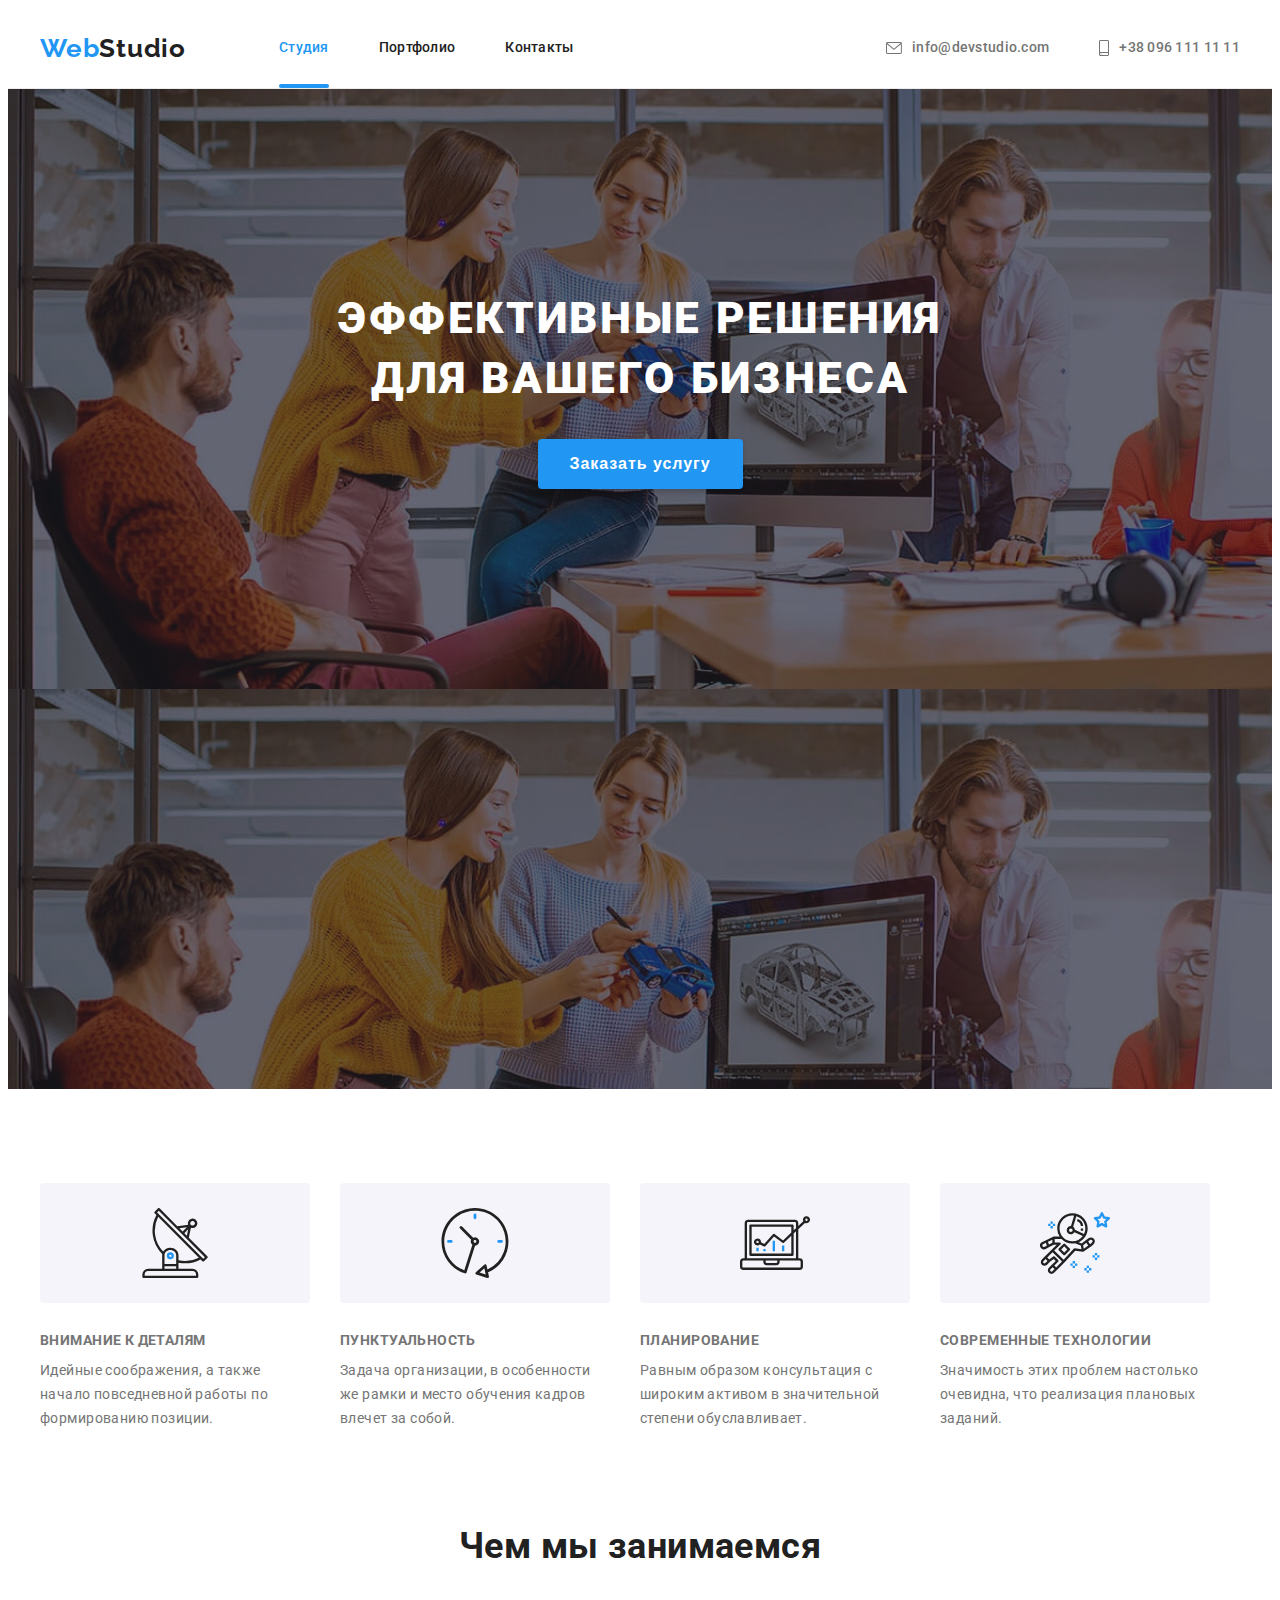
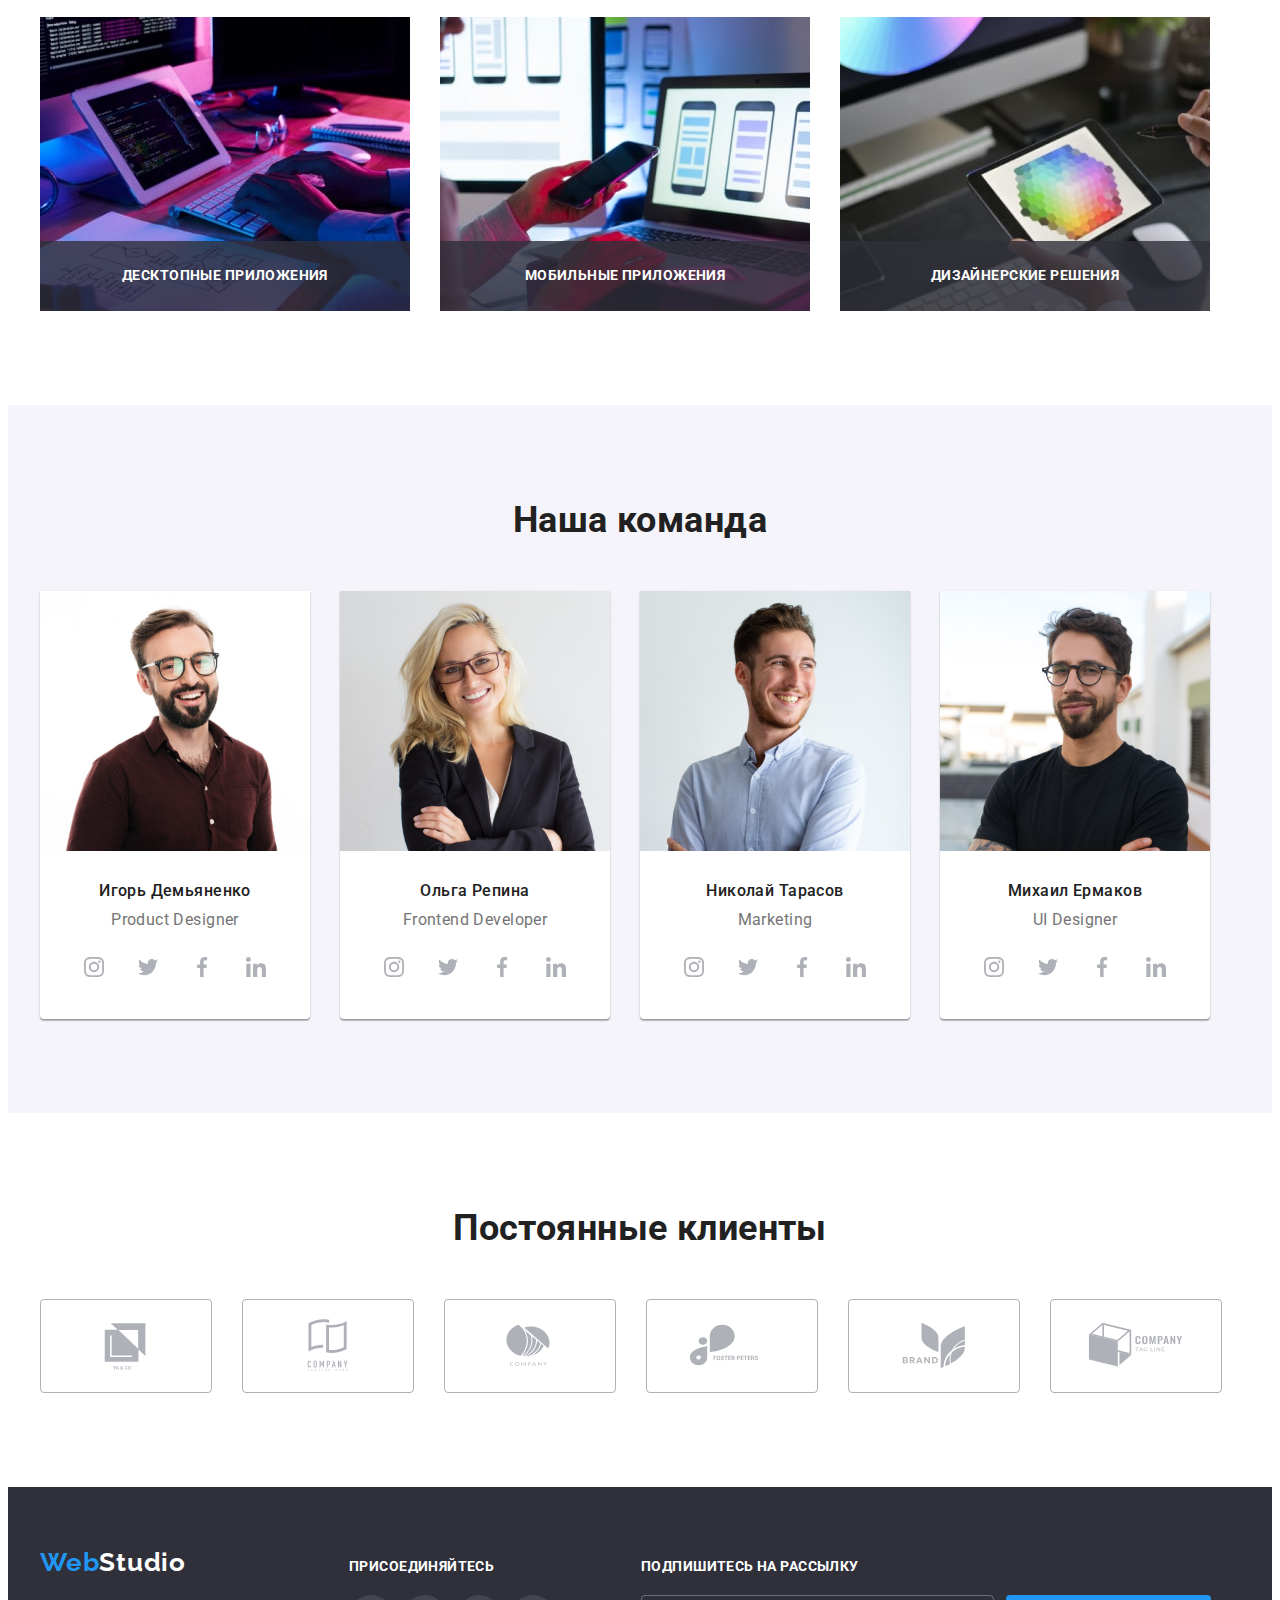
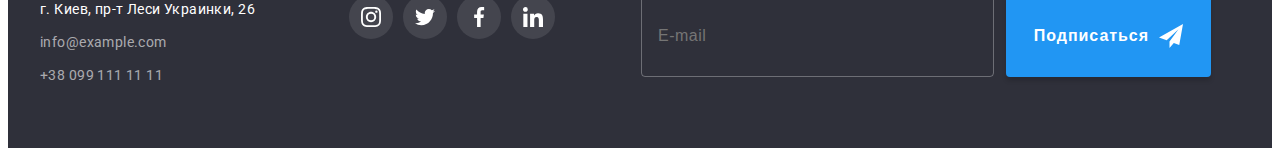
==== index.html @ 900718cd "First commit" ====
<!DOCTYPE html>
<html lang="ru">

<head>
  <meta charset="UTF-8" />
  <meta http-equiv="X-UA-Compatible" content="IE=edge" />
  <meta name="viewport" content="width=device-width, initial-scale=1.0" />
  <link rel="preconnect" href="https://fonts.googleapis.com" />
  <link rel="preconnect" href="https://fonts.gstatic.com" crossorigin />
  <link href="https://fonts.googleapis.com/css2?family=Raleway:wght@700&family=Roboto:wght@400;500;700;900&display=swap"
    rel="stylesheet" />
  <title>Document</title>
  <link rel="stylesheet" href="https://cdnjs.cloudflare.com/ajax/libs/modern-normalize/1.1.0/modern-normalize.min.css"
    integrity="sha512-wpPYUAdjBVSE4KJnH1VR1HeZfpl1ub8YT/NKx4PuQ5NmX2tKuGu6U/JRp5y+Y8XG2tV+wKQpNHVUX03MfMFn9Q=="
    crossorigin="anonymous" referrerpolicy="no-referrer" />
  <link rel="stylesheet" href="./css/main.min.css" />
</head>

<body>
  <header class="header-border">
    <div class="container header-page">
      <a href="./index.html" class="logo link">
        <span>Web</span>Studio
      </a>
      <nav class="header-nav">
        <ul class="list header-nav-list">
          <li class="item">
            <a href="./index.html" class="link header-link current">Студия</a>
          </li>
          <li class="item">
            <a href="./portfolio.html" class="link header-link">Портфолио</a>
          </li>
          <li class="item">
            <a href="" class="link header-link">Контакты</a>
          </li>
        </ul>
      </nav>
      <ul class="list header-contact-list">
        <li class="item contact-item">
          <a href="mailto:info@devstudio.com" class="link header-contact">
            <svg class="icon-header" width="16" height="12">
              <use href="./images/icons.svg#icon-envelope"></use>
            </svg>info@devstudio.com</a>
        </li>
        <li class="item contact-item">
          <a href="tel:+380961111111" class="link header-contact"><svg class="icon-header" width="10" height="16">
              <use href="./images/icons.svg#icon-smartphone"></use>
            </svg>+38 096 111 11 11</a>
        </li>
      </ul>
    </div>
  </header>
  <main>
    <section class="hero">
      <h1 class="hero__title">
        Эффективные решения <br />
        для вашего бизнеса
      </h1>
      <button type="button" class="btn hero__btn" data-modal-open>Заказать услугу</button>
    </section>
    <section class="section">
      <div class="container">
        <h2 class="visually-hidden">Наши положительные стороны</h2>
        <ul class="list sides-list">
          <li class="sides-list__item">
            <span class="sides-list__icon">
              <svg class="" width="70" height="70">
                <use href="./images/icons.svg#icon-antenna"></use>
              </svg>
            </span>
            <h3 class="sides-list__title">Внимание к деталям</h3>
            <p class="sides-list__text">
              Идейные соображения, а также начало повседневной работы по
              формированию позиции.
            </p>
          </li>
          <li class="sides-list__item">
            <span class="sides-list__icon">
              <svg class="" width="70" height="70">
                <use href="./images/icons.svg#icon-clock"></use>
              </svg>
            </span>
            <h3 class="sides-list__title">Пунктуальность</h3>
            <p class="sides-list__item">
              Задача организации, в особенности же рамки и место обучения кадров
              влечет за собой.
            </p>
          </li>
          <li class="sides-list__item">
            <span class="sides-list__icon">
              <svg class="" width="70" height="70">
                <use href="./images/icons.svg#icon-diagram"></use>
              </svg>
            </span>
            <h3 class="sides-list__title">Планирование</h3>
            <p class="sides-list__text">
              Равным образом консультация с широким активом в значительной
              степени обуславливает.
            </p>
          </li>
          <li class="sides-list__item">
            <span class="sides-list__icon">
              <svg class="" width="70" height="70">
                <use href="./images/icons.svg#icon-astronaut"></use>
              </svg>
            </span>
            <h3 class="sides-list__title">Современные технологии</h3>
            <p class="sides-list__text">
              Значимость этих проблем настолько очевидна, что реализация
              плановых заданий.
            </p>
          </li>
        </ul>
      </div>
    </section>
    <section class="sections">
      <div class="container">
        <h2 class="main-title">Чем мы занимаемся</h2>
        <ul class="list work-list">
          <li class="work-list__item">
            <div class="work-list__pic">
              <img src="./images/img1.jpg" alt="Верстка сайта" width="370" height="294" />
              <div class="work-box">
                <p class="work-box__item">Десктопные приложения</p>
              </div>
            </div>
          </li>
          <li class="work-list__item">
            <div class="work-list__pic">
              <img src="./images/img2.jpg" alt="Верстка сайта" width="370" height="294" />
              <div class="work-box">
                <p class="work-box__item">Мобильные приложения</p>
              </div>
            </div>
          </li>
          <li class="work-list__item">
            <div class="work-list__pic">
              <img src="./images/img3.jpg" alt="Верстка сайта" width="370" height="294" />
              <div class="work-box">
                <p class="work-box__item">Дизайнерские решения</p>
              </div>
            </div>
          </li>
        </ul>
      </div>
    </section>
    <section class="section section--dark">
      <div class="container">
        <h2 class="main-title">Наша команда</h2>
        <ul class="list team-list">
          <li class="team-list__item">
            <img src="./images/people1.jpg" alt="Игорь Демьяненко" width="270" height="260" />
            <div class="our-team team-list__our-team">
              <h3 class="our-team__name">Игорь Демьяненко</h3>
              <p lang="en" class="our-team__position">Product Designer</p>
              <ul class="social-list list">
                <li class="social-list__item">
                  <a href="" class="social-list__link link">
                    <svg class="social-list__icon" width="20" height="20">
                      <use href="./images/icons.svg#icon-instagram"></use>
                    </svg>
                  </a>
                </li>
                <li class="social-list__item">
                  <a href="" class="social-list__link link">
                    <svg class="social-list__icon" width="20" height="20">
                      <use href="./images/icons.svg#icon-twitter"></use>
                    </svg>
                  </a>
                </li>
                <li class="social-list__item">
                  <a href="" class="social-list__link link">
                    <svg class="social-list__icon" width="20" height="20">
                      <use href="./images/icons.svg#icon-facebook"></use>
                    </svg>
                  </a>
                </li>
                <li class="social-list__item">
                  <a href="" class="social-list__link link">
                    <svg class="social-list__icon" width="20" height="20">
                      <use href="./images/icons.svg#icon-linkedin"></use>
                    </svg>
                  </a>
                </li>
              </ul>
            </div>
          </li>
          <li class="team-list__item">
            <img src="./images/people2.jpg" alt="Ольга Репина" width="270" height="260" />
            <div class="our-team">
              <h3 class="our-team__name">Ольга Репина</h3>
              <p lang="en" class="our-team__position">Frontend Developer</p>
              <ul class="social-list list">
                <li class="social-list__item">
                  <a href="" class="social-list__link link">
                    <svg class="social-list__icon" width="20" height="20">
                      <use href="./images/icons.svg#icon-instagram"></use>
                    </svg>
                  </a>
                </li>
                <li class="social-list__item">
                  <a href="" class="social-list__link link">
                    <svg class="social-list__icon" width="20" height="20">
                      <use href="./images/icons.svg#icon-twitter"></use>
                    </svg>
                  </a>
                </li>
                <li class="social-list__item">
                  <a href="" class="social-list__link link">
                    <svg class="social-list__icon" width="20" height="20">
                      <use href="./images/icons.svg#icon-facebook"></use>
                    </svg>
                  </a>
                </li>
                <li class="social-list__item">
                  <a href="" class="social-list__link link">
                    <svg class="social-list__icon" width="20" height="20">
                      <use href="./images/icons.svg#icon-linkedin"></use>
                    </svg>
                  </a>
                </li>
              </ul>
            </div>
          </li>
          <li class="team-list__item">
            <img src="./images/people3.jpg" alt="Николай Тарасов" width="270" height="260" />
            <div class="our-team">
              <h3 class="our-team__name">Николай Тарасов</h3>
              <p lang="en" class="our-team__position">Marketing</p>
              <ul class="social-list list">
                <li class="social-list__item">
                  <a href="" class="social-list__link link">
                    <svg class="social-list__icon" width="20" height="20">
                      <use href="./images/icons.svg#icon-instagram"></use>
                    </svg>
                  </a>
                </li>
                <li class="social-list__item">
                  <a href="" class="social-list__link link">
                    <svg class="social-list__icon" width="20" height="20">
                      <use href="./images/icons.svg#icon-twitter"></use>
                    </svg>
                  </a>
                </li>
                <li class="social-list__item">
                  <a href="" class="social-list__link link">
                    <svg class="social-list__icon" width="20" height="20">
                      <use href="./images/icons.svg#icon-facebook"></use>
                    </svg>
                  </a>
                </li>
                <li class="social-list__item">
                  <a href="" class="social-list__link link">
                    <svg class="social-list__icon" width="20" height="20">
                      <use href="./images/icons.svg#icon-linkedin"></use>
                    </svg>
                  </a>
                </li>
              </ul>
            </div>
          </li>
          <li class="team-list__item">
            <img src="./images/people4.jpg" alt="Михаил Ермаков" width="270" height="260" />
            <div class="our-team">
              <h3 class="our-team__name">Михаил Ермаков</h3>
              <p lang="en" class="our-team__position">UI Designer</p>
              <ul class="social-list list">
                <li class="social-list__item">
                  <a href="" class="social-list__link link">
                    <svg class="social-list__icon" width="20" height="20">
                      <use href="./images/icons.svg#icon-instagram"></use>
                    </svg>
                  </a>
                </li>
                <li class="social-list__item">
                  <a href="" class="social-list__link link">
                    <svg class="social-list__icon" width="20" height="20">
                      <use href="./images/icons.svg#icon-twitter"></use>
                    </svg>
                  </a>
                </li>
                <li class="social-list__item">
                  <a href="" class="social-list__link link">
                    <svg class="social-list__icon" width="20" height="20">
                      <use href="./images/icons.svg#icon-facebook"></use>
                    </svg>
                  </a>
                </li>
                <li class="social-list__item">
                  <a href="" class="social-list__link link">
                    <svg class="social-list__icon" width="20" height="20">
                      <use href="./images/icons.svg#icon-linkedin"></use>
                    </svg>
                  </a>
                </li>
              </ul>
            </div>
          </li>
        </ul>
      </div>
    </section>
    <section class="section">
      <div class="container">
        <h2 class="main-title">Постоянные клиенты</h2>
        <ul class="client-list list">
          <li class="client-list__item item">
            <a href="" class="client-list__link link">
              <svg class="client-list__icon" width="106" height="60">
                <use href="./images/icons.svg#icon-client-1"></use>
              </svg>
            </a>
          </li>
          <li class="client-list__item item">
            <a href="" class="client-list__link link">
              <svg class="client-list__icon" width="106" height="60">
                <use href="./images/icons.svg#icon-client-2"></use>
              </svg>
            </a>
          </li>
          <li class="client-list__item item">
            <a href="" class="client-list__link link">
              <svg class="client-list__icon" width="106" height="60">
                <use href="./images/icons.svg#icon-client-3"></use>
              </svg>
            </a>
          </li>
          <li class="client-list__item item">
            <a href="" class="client-list__link link">
              <svg class="client-list__icon" width="106" height="60">
                <use href="./images/icons.svg#icon-client-4"></use>
              </svg>
            </a>
          </li>
          <li class="client-list__item item">
            <a href="" class="client-list__link link">
              <svg class="client-list__icon" width="106" height="60">
                <use href="./images/icons.svg#icon-client-5"></use>
              </svg>
            </a>
          </li>
          <li class="client-list__item item">
            <a href="" class="client-list__link link">
              <svg class="client-list__icon" width="106" height="60">
                <use href="./images/icons.svg#icon-client-6"></use>
              </svg>
            </a>
          </li>
        </ul>
      </div>
    </section>
  </main>
  <footer class="footer">
    <div class="container">
      <div class="address-contact">
        <a href="./index.html" class="logo link">
          <span>Web</span>Studio
        </a>
        <address>
          <ul class="list footer-list">
            <li class="item">
              <a class="footer-address link" href="https://goo.gl/maps/EGyQa7BWqBpzLYk4A" target="_blank"
                rel="noopener nofollow noreferrer">
                г. Киев, пр-т Леси Украинки, 26
              </a>
            </li>
            <li class="item">
              <a class="footer-contact link" href="mailto:info@example.com">info@example.com</a>
            </li>
            <li class="item">
              <a class="footer-contact link" href="tel:+380991111111">+38 099 111 11 11</a>
            </li>
          </ul>
        </address>
      </div>
      <div class="footer-soc-contact">
        <p class="footer-item">присоединяйтесь</p>
        <ul class="footer-soc-list list">
          <li class="footer-soc-item item">
            <a href="" class="footer-soc-link link">
              <svg class="icon-soc-footer" width="20" height="20">
                <use href="./images/icons.svg#icon-instagram"></use>
              </svg>
            </a>
          </li>
          <li class="footer-soc-item item">
            <a href="" class="footer-soc-link link">
              <svg class="icon-soc-footer" width="20" height="20">
                <use href="./images/icons.svg#icon-twitter"></use>
              </svg>
            </a>
          </li>
          <li class="footer-soc-item item">
            <a href="" class="footer-soc-link link">
              <svg class="icon-soc-footer" width="20" height="20">
                <use href="./images/icons.svg#icon-facebook"></use>
              </svg>
            </a>
          </li>
          <li class="footer-soc-item item">
            <a href="" class="footer-soc-link link">
              <svg class="icon-soc-footer" width="20" height="20">
                <use href="./images/icons.svg#icon-linkedin"></use>
              </svg>
            </a>
          </li>
        </ul>
      </div>
      <div class="footer-send">
        <p class="footer-form-item">Подпишитесь на рассылку</p>
        <form class="footer-form">
          <label for="send-user-email"></label>
          <input type="email" name="send-user-email" id="send-user-email" placeholder="E-mail" class="footer-input">
          <button class="btn btn-footer" type="submit">
            Подписаться
            <svg class="send-icon" width="24" height="24">
              <use href="./images/icons.svg#icon-send"></use>
            </svg>
          </button>
        </form>
      </div>
    </div>
  </footer>
  <div class="backdrop is-hidden" data-modal>
    <div class="modal">
      <button type="button" class="modal-close-btn" data-modal-close>
        <svg class="icon-close" width="18" height="18">
          <use href="./images/icons.svg#icon-icon-close"></use>
        </svg>
      </button>
      <h2 class="modal-title">Оставьте свои данные, мы вам перезвоним</h2>
      <form class="modal-form">
        <div class="form-field">
          <label for="username" class="modal-label">Имя</label>
          <div class="input-wrap">
            <input type="text" name="username" id="username" class="modal-input">
            <svg class="modal-icon" width="18" height="18">
              <use href="./images/icons.svg#icon-person"></use>
            </svg>
          </div>
        </div>
        <div class="form-field">
          <label for="tel-number" class="modal-label">Телефон</label>
          <div class="input-wrap">
            <input type="tel" name="tel-number" id="tel-number" class="modal-input">
            <svg class="modal-icon" width="18" height="18">
              <use href="./images/icons.svg#icon-phone"></use>
            </svg>
          </div>
        </div>
        <div class="form-field">
          <label for="user-email" class="modal-label">Почта</label>
          <div class="input-wrap">
            <input type="email" name="user-email" id="user-email" class="modal-input">
            <svg class="modal-icon" width="18" height="18">
              <use href="./images/icons.svg#icon-email"></use>
            </svg>
          </div>
        </div>
        <div class="form-field">
          <label for="coments" class="modal-label">Комментарий</label>
          <textarea name="coments" id="coments" cols="30" rows="10" placeholder="Введите текст"
            class="modal-coments"></textarea>
        </div>
        <div class="check-field">
          <input type="checkbox" name="agreement" value="true" id="agreement" class="modal-check visually-hidden">
          <label for="agreement" class="check-label">
            <span>
              <svg class="check-icon" width="11" height="8">
                <use href="./images/icons.svg#icon-check"></use>
              </svg>
            </span>
            Соглашаюсь с рассылкой и принимаю
            <a href="" class="modal-link">Условия договора</a>
          </label>
        </div>
        <button class="btn-modal" type="submit">Отправить</button>
      </form>
    </div>
  </div>
  <script src="./js/modal.js"></script>
</body>

</html>
---- css/main.min.css ----
:root{--accent-color: #2196f3;--main-text-color: #212121;--other-text-color: #ffffff;--second-text-color: #757575;--btn-color: #f5f4fa}.visually-hidden{position:absolute;white-space:nowrap;width:1px;height:1px;overflow:hidden;border:0;padding:0;clip:rect(0 0 0 0);clip-path:inset(50%);margin:-1px}body{font-family:"Roboto",sans-serif;font-size:14px;color:var(--main-text-color);letter-spacing:.03em}.list{list-style:none}.link{text-decoration:none}h1,h2,h3,h4,h5,h6,p,ul{margin:0;padding:0}img{display:block;width:100%;height:auto}.container{width:1200px;margin-left:auto;margin-right:auto;padding-left:15px;padding-right:15px}.section{padding-top:94px;padding-bottom:94px}.sections{padding-bottom:94px}.section--dark{background-color:#f5f4fa}.btn{font-weight:700;font-size:16px;line-height:1.88;letter-spacing:.06em;color:var(--other-text-color);background-color:var(--accent-color);border-radius:4px;border:none;cursor:pointer;box-shadow:0px 4px 4px rgba(0,0,0,.15);transition:background-color 250ms cubic-bezier(0.4, 0, 0.2, 1),box-shadow 250ms cubic-bezier(0.4, 0, 0.2, 1)}.main-title{margin-bottom:50px;font-weight:700;font-size:36px;line-height:1.17;text-align:center}.social-list{display:flex;justify-content:center}.social-list__item{width:44px;height:44px;margin-right:10px}.social-list__item:last-child{margin-right:0}.social-list__link{width:100%;height:100%;border-radius:50%;background-color:#fff;display:flex;align-items:center;justify-content:center;transition:background-color 250ms cubic-bezier(0.4, 0, 0.2, 1)}.social-list__link:hover,.social-list__link:focus{background-color:var(--accent-color)}.social-list__icon{fill:#afb1b8}.social-list__link:hover .social-list__icon,.social-list__link:focus .social-list__icon{fill:#fff}.backdrop{position:fixed;top:0;left:0;width:100%;height:100%;background-color:rgba(0,0,0,.2);transition:opacity 250ms cubic-bezier(0.4, 0, 0.2, 1),visibility 250ms cubic-bezier(0.4, 0, 0.2, 1)}.modal{display:block;position:absolute;top:50%;left:50%;transform:translate(-50%, -50%) scale(1);min-width:528px;min-height:581px;background-color:#fff;box-shadow:0px 1px 3px rgba(0,0,0,.12),0px 1px 1px rgba(0,0,0,.14),0px 2px 1px rgba(0,0,0,.2);border-radius:4px;transition:transform 250ms cubic-bezier(0.4, 0, 0.2, 1)}.backdrop.is-hidden{visibility:hidden;opacity:0;pointer-events:none}.no-scroll{overflow:hidden}.modal-close-btn{position:absolute;top:10px;right:10px;display:flex;align-items:center;justify-content:center;padding:0;width:30px;height:30px;border:1px solid rgba(0,0,0,.1);border-radius:50%;background-color:rgba(0,0,0,0);transition:fill 250ms cubic-bezier(0.4, 0, 0.2, 1)}.modal-close-btn:hover,.modal-close-btn:focus{fill:#2196f3}.modal-title{margin-top:40px;font-weight:700;font-size:20px;line-height:1.15;text-align:center}.form-field{display:flex;flex-direction:column;margin:12px 40px 10px}.modal-label{margin-bottom:4px;font-size:12px;line-height:1.17;letter-spacing:.01em;color:#757575}.input-wrap{position:relative}.modal-input{width:100%;height:40px;padding:11px 42px;border:1px solid rgba(33,33,33,.2);border-radius:4px;outline:none;transition:border 250ms cubic-bezier(0.4, 0, 0.2, 1)}.modal-input:focus{border:1px solid var(--accent-color)}textarea{resize:none}.modal-coments{padding:12px 16px;height:120px;border:1px solid rgba(33,33,33,.2);border-radius:4px;outline:none;font-size:12px;line-height:1.17;letter-spacing:.01em;color:#757575;transition:border 250ms cubic-bezier(0.4, 0, 0.2, 1)}.modal-coments:focus{border:1px solid var(--accent-color)}.modal-icon{position:absolute;left:12px;top:50%;transform:translateY(-50%);transition:fill 250ms cubic-bezier(0.4, 0, 0.2, 1)}.modal-input:focus+.modal-icon{fill:#2196f3}.check-field{margin:20px 40px 30px 52px}.check-label{font-size:14px;line-height:1.71;color:#757575;display:flex;align-items:center}.check-label span{width:16px;height:15px;border:2px solid #212121;border-radius:2px;margin-right:7px;display:flex;align-items:center;justify-content:center}.modal-check:checked+.check-label span{background-color:var(--accent-color);border:none}.check-icon{fill:rgba(0,0,0,0)}.modal-check:checked+.check-label .check-icon{fill:#fff}.modal-link{padding-left:3px;color:var(--accent-color)}.btn-modal{display:block;font-family:inherit;font-weight:700;font-size:16px;line-height:1.88;letter-spacing:.06em;padding:10px 55px;margin-left:auto;margin-right:auto;color:#fff;background-color:var(--accent-color);box-shadow:0px 4px 4px rgba(0,0,0,.15);border-radius:4px;border:none;cursor:pointer}.logo{font-family:"Raleway",sans-serif;font-style:normal;font-weight:700;font-size:26px;line-height:1.19;letter-spacing:.03em;color:var(--main-text-color);display:block;margin-right:93px}.logo span{color:var(--accent-color)}.header-border{border-bottom:1px solid #ececec}.header-page{display:flex;align-items:center}.header-nav-list{display:flex}.header-link{display:block;padding-top:32px;padding-bottom:32px;font-weight:500;font-size:14px;line-height:1.14;letter-spacing:.02em;color:var(--main-text-color);position:relative;transition:color 250ms cubic-bezier(0.4, 0, 0.2, 1)}.header-link:hover,.header-link:focus{color:var(--accent-color)}.header-link.current::after{content:"";position:absolute;left:0;bottom:0;display:block;width:100%;height:4px;background-color:var(--accent-color);border-radius:2px}.header-nav-list .item+.item,.header-contact-list .item+.item{margin-left:50px}.current{color:var(--accent-color)}.header-contact-list{display:flex;margin-left:auto}.header-contact{display:flex;padding-top:32px;padding-bottom:32px;font-weight:500;font-size:14px;line-height:1.14;letter-spacing:.02em;color:var(--second-text-color);align-items:center;transition:color 250ms cubic-bezier(0.4, 0, 0.2, 1)}.header-contact:hover,.header-contact:focus{color:var(--accent-color)}.icon-header{margin-right:10px;fill:currentColor}.hero{max-width:1600px;height:600px;margin-left:auto;margin-right:auto;text-align:center;background-color:#c4c4c4;padding:200px 0;background-image:linear-gradient(to right, rgba(47, 48, 58, 0.4), rgba(47, 48, 58, 0.4)),url("../images/overlay.jpg")}.hero__title{margin-bottom:30px;font-weight:900;font-size:44px;line-height:1.36;letter-spacing:.06em;text-transform:uppercase;color:var(--other-text-color)}.hero__btn{display:inline-block;padding:10px 32px}.hero__btn:hover,.hero__btn:focus{background-color:#188ce8}.sides-list{display:flex}.sides-list__item{width:270px;margin-right:30px}.sides-list__item:nth-child(4n){margin-right:0}.sides-list__title{margin-bottom:10px;font-weight:700;font-size:14px;line-height:1.14;text-transform:uppercase}.sides-list__item{font-weight:400;font-size:14px;line-height:1.71;color:var(--second-text-color)}.sides-list__icon{display:flex;width:270px;height:120px;background-color:var(--btn-color);border-radius:4px;align-items:center;justify-content:center;margin-bottom:30px}.work-list{display:flex}.work-list__item{margin-right:30px}.work-list__item:nth-child(3n){margin-right:0}.work-list__pic{display:block;position:relative;width:370px}.work-box{position:absolute;left:0;bottom:0;width:100%;background-color:rgba(47,48,58,.8)}.work-box__item{display:block;padding-top:27px;padding-bottom:27px;font-weight:700;font-size:14px;line-height:1.14;text-align:center;text-transform:uppercase;color:#fff}.our-team{padding-top:30px;padding-bottom:30px}.our-team__name{font-weight:500;font-size:16px;line-height:1.19;text-align:center;margin-bottom:10px}.our-team__position{font-weight:400;font-size:16px;line-height:1.19;text-align:center;color:var(--second-text-color);margin-bottom:16px}.team-list{display:flex}.team-list__item{width:270px;margin-right:30px;box-shadow:0px 1px 3px rgba(0,0,0,.12),0px 1px 1px rgba(0,0,0,.14),0px 2px 1px rgba(0,0,0,.2);border-radius:0px 0px 4px 4px;border:none;background-color:#fff}.team-list__item:nth-child(4n){margin-right:0}.client-list{display:flex}.client-list__item{margin-right:30px}.client-list__item:nth-child(6n){margin-right:0}.client-list__link{display:flex;width:170px;height:92px;border:1px solid #afb1b8;border-radius:4px;align-items:center;justify-content:center;color:#afb1b8;transition:background-color 250ms cubic-bezier(0.4, 0, 0.2, 1)}.client-list__link:hover,.client-list__link:focus{border:1px solid var(--accent-color);color:var(--accent-color)}.client-list__icon{fill:currentColor}.btn-portfolio{font-family:inherit;font-weight:500;font-size:16px;line-height:1.62;letter-spacing:.03em;color:var(--main-text-color);background-color:var(--btn-color);border-radius:4px;border:none;cursor:pointer;padding:6px 22px;transition:background-color 250ms cubic-bezier(0.4, 0, 0.2, 1),box-shadow 250ms cubic-bezier(0.4, 0, 0.2, 1)}.btn-portfolio:hover,.btn-portfolio:focus{color:var(--other-text-color);background-color:var(--accent-color);box-shadow:0px 3px 1px rgba(0,0,0,.1),0px 1px 2px rgba(0,0,0,.08),0px 2px 2px rgba(0,0,0,.12)}.btn-portfolio-list{display:flex;justify-content:center;margin-bottom:50px}.btn-portfolio-list>.item{margin-right:8px}.btn-portfolio-list .item:last-child{margin-right:0}button.current{color:var(--other-text-color);background-color:var(--accent-color)}.portfolio-projects{padding:20px 24px;background:#fff;border-bottom:1px solid #eee;border-left:1px solid #eee;border-right:1px solid #eee}.portfolio-title{font-weight:700;font-size:18px;line-height:2;letter-spacing:.06em;color:var(--main-text-color);margin-bottom:4px}.portfolio-item{font-weight:400;font-size:16px;line-height:1.88;color:var(--second-text-color)}.portfolio-list{display:flex;flex-wrap:wrap}.portfolio-list .item{margin-right:30px;margin-bottom:30px}.portfolio-list .item:nth-child(3n){margin-right:0}.portfolio-list .item:nth-last-child(-n+3){margin-bottom:0}.portfolio-link{display:block}.portfolio-link:hover,.portfolio-link:focus{box-shadow:0px 1px 1px rgba(0,0,0,.12),0px 4px 4px rgba(0,0,0,.06),1px 4px 6px rgba(73,66,66,.16)}.portfolio-thumb{position:relative;overflow:hidden}.portfolio-card-text{display:block;position:absolute;bottom:0%;left:0%;width:100%;height:100%;padding:63px 24px;font-size:18px;line-height:1.56;color:var(--other-text-color);background-color:rgba(33,150,243,.9);transform:translatey(100%);transition:transform 250ms cubic-bezier(0.4, 0, 0.2, 1)}.portfolio-link:hover .portfolio-card-text{transform:translatey(0)}.footer{background-color:#2f303a;padding-top:60px;padding-bottom:60px}.footer .container{display:flex;align-items:baseline}.address-contact{margin-right:70px}.footer .logo{margin-bottom:20px;color:#fff}.footer-address{font-style:normal;font-weight:400;font-size:14px;line-height:1.71;color:var(--other-text-color)}.footer-contact{font-style:normal;font-weight:400;font-size:14px;line-height:1.71;color:rgba(255,255,255,.6)}.footer-list .item{margin-bottom:9px}.footer-list .item:last-child{margin-bottom:0}.footer-item{font-weight:700;font-size:14px;line-height:1.14;text-transform:uppercase;color:#fff;margin-bottom:20px}.footer-soc-list{display:flex}.footer-soc-item{width:44px;height:44px;margin-right:10px}.footer-soc-item:last-child{margin-right:0}.footer-soc-link{width:100%;height:100%;border-radius:50%;background-color:rgba(255,255,255,.1);display:flex;align-items:center;justify-content:center;transition:background-color 250ms cubic-bezier(0.4, 0, 0.2, 1)}.footer-soc-link:hover,.footer-soc-link:focus{background-color:var(--accent-color)}.icon-soc-footer{fill:#fff}.footer-send{margin-left:86px;width:570px}.footer-form-item{font-weight:700;font-size:14px;line-height:1.14;text-transform:uppercase;color:#fff;margin-bottom:20px}.footer-form{display:flex;flex-direction:row}.footer-input{width:358px;height:50px;border:1px solid rgba(255,255,255,.3);border-radius:4px;outline:none;font-size:16px;line-height:1.25;letter-spacing:.03em;padding:15px 16px;margin-right:12px;color:rgba(255,255,255,.6);background-color:rgba(0,0,0,0)}.btn-footer{display:flex;align-items:center;padding:10px 28px}.send-icon{margin-left:10px}/*# sourceMappingURL=main.min.css.map */
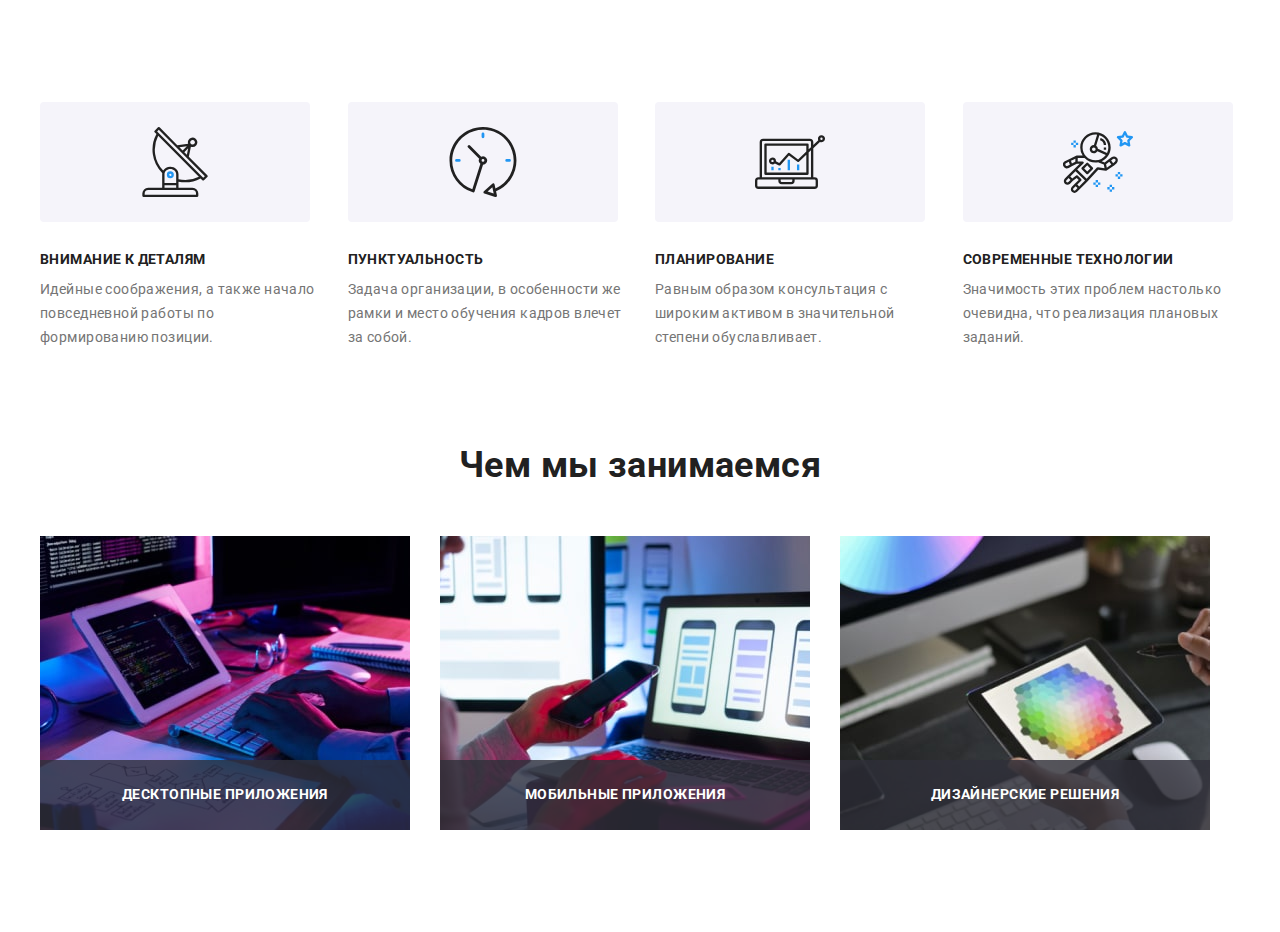
==== commit 86b1536e: "changes" ====
--- a/index.html
+++ b/index.html
@@ -17,7 +17,7 @@
 </head>
 
 <body>
-  <header class="header-border">
+  <!-- <header class="header-border">
     <div class="container header-page">
       <a href="./index.html" class="logo link">
         <span>Web</span>Studio
@@ -57,94 +57,94 @@
         для вашего бизнеса
       </h1>
       <button type="button" class="btn hero__btn" data-modal-open>Заказать услугу</button>
-    </section>
-    <section class="section">
-      <div class="container">
-        <h2 class="visually-hidden">Наши положительные стороны</h2>
-        <ul class="list sides-list">
-          <li class="sides-list__item">
-            <span class="sides-list__icon">
-              <svg class="" width="70" height="70">
-                <use href="./images/icons.svg#icon-antenna"></use>
-              </svg>
-            </span>
-            <h3 class="sides-list__title">Внимание к деталям</h3>
-            <p class="sides-list__text">
-              Идейные соображения, а также начало повседневной работы по
-              формированию позиции.
-            </p>
-          </li>
-          <li class="sides-list__item">
-            <span class="sides-list__icon">
-              <svg class="" width="70" height="70">
-                <use href="./images/icons.svg#icon-clock"></use>
-              </svg>
-            </span>
-            <h3 class="sides-list__title">Пунктуальность</h3>
-            <p class="sides-list__item">
-              Задача организации, в особенности же рамки и место обучения кадров
-              влечет за собой.
-            </p>
-          </li>
-          <li class="sides-list__item">
-            <span class="sides-list__icon">
-              <svg class="" width="70" height="70">
-                <use href="./images/icons.svg#icon-diagram"></use>
-              </svg>
-            </span>
-            <h3 class="sides-list__title">Планирование</h3>
-            <p class="sides-list__text">
-              Равным образом консультация с широким активом в значительной
-              степени обуславливает.
-            </p>
-          </li>
-          <li class="sides-list__item">
-            <span class="sides-list__icon">
-              <svg class="" width="70" height="70">
-                <use href="./images/icons.svg#icon-astronaut"></use>
-              </svg>
-            </span>
-            <h3 class="sides-list__title">Современные технологии</h3>
-            <p class="sides-list__text">
-              Значимость этих проблем настолько очевидна, что реализация
-              плановых заданий.
-            </p>
-          </li>
-        </ul>
-      </div>
-    </section>
-    <section class="sections">
-      <div class="container">
-        <h2 class="main-title">Чем мы занимаемся</h2>
-        <ul class="list work-list">
-          <li class="work-list__item">
-            <div class="work-list__pic">
-              <img src="./images/img1.jpg" alt="Верстка сайта" width="370" height="294" />
-              <div class="work-box">
-                <p class="work-box__item">Десктопные приложения</p>
-              </div>
-            </div>
-          </li>
-          <li class="work-list__item">
-            <div class="work-list__pic">
-              <img src="./images/img2.jpg" alt="Верстка сайта" width="370" height="294" />
-              <div class="work-box">
-                <p class="work-box__item">Мобильные приложения</p>
-              </div>
-            </div>
-          </li>
-          <li class="work-list__item">
-            <div class="work-list__pic">
-              <img src="./images/img3.jpg" alt="Верстка сайта" width="370" height="294" />
-              <div class="work-box">
-                <p class="work-box__item">Дизайнерские решения</p>
-              </div>
-            </div>
-          </li>
-        </ul>
-      </div>
-    </section>
-    <section class="section section--dark">
+    </section> -->
+  <section class="section">
+    <div class="container">
+      <h2 class="visually-hidden">Наши положительные стороны</h2>
+      <ul class="list sides-list">
+        <li class="sides-list__item">
+          <span class="sides-list__icon">
+            <svg class="" width="70" height="70">
+              <use href="./images/icons.svg#icon-antenna"></use>
+            </svg>
+          </span>
+          <h3 class="sides-list__title">Внимание к деталям</h3>
+          <p class="sides-list__text">
+            Идейные соображения, а также начало повседневной работы по
+            формированию позиции.
+          </p>
+        </li>
+        <li class="sides-list__item">
+          <span class="sides-list__icon">
+            <svg class="" width="70" height="70">
+              <use href="./images/icons.svg#icon-clock"></use>
+            </svg>
+          </span>
+          <h3 class="sides-list__title">Пунктуальность</h3>
+          <p class="sides-list__text">
+            Задача организации, в особенности же рамки и место обучения кадров
+            влечет за собой.
+          </p>
+        </li>
+        <li class="sides-list__item">
+          <span class="sides-list__icon">
+            <svg class="" width="70" height="70">
+              <use href="./images/icons.svg#icon-diagram"></use>
+            </svg>
+          </span>
+          <h3 class="sides-list__title">Планирование</h3>
+          <p class="sides-list__text">
+            Равным образом консультация с широким активом в значительной
+            степени обуславливает.
+          </p>
+        </li>
+        <li class="sides-list__item">
+          <span class="sides-list__icon">
+            <svg class="" width="70" height="70">
+              <use href="./images/icons.svg#icon-astronaut"></use>
+            </svg>
+          </span>
+          <h3 class="sides-list__title">Современные технологии</h3>
+          <p class="sides-list__text">
+            Значимость этих проблем настолько очевидна, что реализация
+            плановых заданий.
+          </p>
+        </li>
+      </ul>
+    </div>
+  </section>
+  <section class="sections">
+    <div class="container work">
+      <h2 class="main-title">Чем мы занимаемся</h2>
+      <ul class="list work-list">
+        <li class="work-list__item">
+          <div class="work-list__pic">
+            <img src="./images/img1.jpg" alt="Верстка сайта" width="370" height="294" />
+            <div class="work-box">
+              <p class="work-box__item">Десктопные приложения</p>
+            </div>
+          </div>
+        </li>
+        <li class="work-list__item">
+          <div class="work-list__pic">
+            <img src="./images/img2.jpg" alt="Верстка сайта" width="370" height="294" />
+            <div class="work-box">
+              <p class="work-box__item">Мобильные приложения</p>
+            </div>
+          </div>
+        </li>
+        <li class="work-list__item">
+          <div class="work-list__pic">
+            <img src="./images/img3.jpg" alt="Верстка сайта" width="370" height="294" />
+            <div class="work-box">
+              <p class="work-box__item">Дизайнерские решения</p>
+            </div>
+          </div>
+        </li>
+      </ul>
+    </div>
+  </section>
+  <!--<section class="section section--dark">
       <div class="container">
         <h2 class="main-title">Наша команда</h2>
         <ul class="list team-list">
@@ -477,7 +477,7 @@
       </form>
     </div>
   </div>
-  <script src="./js/modal.js"></script>
+  <script src="./js/modal.js"></script> -->
 </body>
 
 </html>--- a/css/main.min.css
+++ b/css/main.min.css
@@ -1 +1 @@
-:root{--accent-color: #2196f3;--main-text-color: #212121;--other-text-color: #ffffff;--second-text-color: #757575;--btn-color: #f5f4fa}.visually-hidden{position:absolute;white-space:nowrap;width:1px;height:1px;overflow:hidden;border:0;padding:0;clip:rect(0 0 0 0);clip-path:inset(50%);margin:-1px}body{font-family:"Roboto",sans-serif;font-size:14px;color:var(--main-text-color);letter-spacing:.03em}.list{list-style:none}.link{text-decoration:none}h1,h2,h3,h4,h5,h6,p,ul{margin:0;padding:0}img{display:block;width:100%;height:auto}.container{width:1200px;margin-left:auto;margin-right:auto;padding-left:15px;padding-right:15px}.section{padding-top:94px;padding-bottom:94px}.sections{padding-bottom:94px}.section--dark{background-color:#f5f4fa}.btn{font-weight:700;font-size:16px;line-height:1.88;letter-spacing:.06em;color:var(--other-text-color);background-color:var(--accent-color);border-radius:4px;border:none;cursor:pointer;box-shadow:0px 4px 4px rgba(0,0,0,.15);transition:background-color 250ms cubic-bezier(0.4, 0, 0.2, 1),box-shadow 250ms cubic-bezier(0.4, 0, 0.2, 1)}.main-title{margin-bottom:50px;font-weight:700;font-size:36px;line-height:1.17;text-align:center}.social-list{display:flex;justify-content:center}.social-list__item{width:44px;height:44px;margin-right:10px}.social-list__item:last-child{margin-right:0}.social-list__link{width:100%;height:100%;border-radius:50%;background-color:#fff;display:flex;align-items:center;justify-content:center;transition:background-color 250ms cubic-bezier(0.4, 0, 0.2, 1)}.social-list__link:hover,.social-list__link:focus{background-color:var(--accent-color)}.social-list__icon{fill:#afb1b8}.social-list__link:hover .social-list__icon,.social-list__link:focus .social-list__icon{fill:#fff}.backdrop{position:fixed;top:0;left:0;width:100%;height:100%;background-color:rgba(0,0,0,.2);transition:opacity 250ms cubic-bezier(0.4, 0, 0.2, 1),visibility 250ms cubic-bezier(0.4, 0, 0.2, 1)}.modal{display:block;position:absolute;top:50%;left:50%;transform:translate(-50%, -50%) scale(1);min-width:528px;min-height:581px;background-color:#fff;box-shadow:0px 1px 3px rgba(0,0,0,.12),0px 1px 1px rgba(0,0,0,.14),0px 2px 1px rgba(0,0,0,.2);border-radius:4px;transition:transform 250ms cubic-bezier(0.4, 0, 0.2, 1)}.backdrop.is-hidden{visibility:hidden;opacity:0;pointer-events:none}.no-scroll{overflow:hidden}.modal-close-btn{position:absolute;top:10px;right:10px;display:flex;align-items:center;justify-content:center;padding:0;width:30px;height:30px;border:1px solid rgba(0,0,0,.1);border-radius:50%;background-color:rgba(0,0,0,0);transition:fill 250ms cubic-bezier(0.4, 0, 0.2, 1)}.modal-close-btn:hover,.modal-close-btn:focus{fill:#2196f3}.modal-title{margin-top:40px;font-weight:700;font-size:20px;line-height:1.15;text-align:center}.form-field{display:flex;flex-direction:column;margin:12px 40px 10px}.modal-label{margin-bottom:4px;font-size:12px;line-height:1.17;letter-spacing:.01em;color:#757575}.input-wrap{position:relative}.modal-input{width:100%;height:40px;padding:11px 42px;border:1px solid rgba(33,33,33,.2);border-radius:4px;outline:none;transition:border 250ms cubic-bezier(0.4, 0, 0.2, 1)}.modal-input:focus{border:1px solid var(--accent-color)}textarea{resize:none}.modal-coments{padding:12px 16px;height:120px;border:1px solid rgba(33,33,33,.2);border-radius:4px;outline:none;font-size:12px;line-height:1.17;letter-spacing:.01em;color:#757575;transition:border 250ms cubic-bezier(0.4, 0, 0.2, 1)}.modal-coments:focus{border:1px solid var(--accent-color)}.modal-icon{position:absolute;left:12px;top:50%;transform:translateY(-50%);transition:fill 250ms cubic-bezier(0.4, 0, 0.2, 1)}.modal-input:focus+.modal-icon{fill:#2196f3}.check-field{margin:20px 40px 30px 52px}.check-label{font-size:14px;line-height:1.71;color:#757575;display:flex;align-items:center}.check-label span{width:16px;height:15px;border:2px solid #212121;border-radius:2px;margin-right:7px;display:flex;align-items:center;justify-content:center}.modal-check:checked+.check-label span{background-color:var(--accent-color);border:none}.check-icon{fill:rgba(0,0,0,0)}.modal-check:checked+.check-label .check-icon{fill:#fff}.modal-link{padding-left:3px;color:var(--accent-color)}.btn-modal{display:block;font-family:inherit;font-weight:700;font-size:16px;line-height:1.88;letter-spacing:.06em;padding:10px 55px;margin-left:auto;margin-right:auto;color:#fff;background-color:var(--accent-color);box-shadow:0px 4px 4px rgba(0,0,0,.15);border-radius:4px;border:none;cursor:pointer}.logo{font-family:"Raleway",sans-serif;font-style:normal;font-weight:700;font-size:26px;line-height:1.19;letter-spacing:.03em;color:var(--main-text-color);display:block;margin-right:93px}.logo span{color:var(--accent-color)}.header-border{border-bottom:1px solid #ececec}.header-page{display:flex;align-items:center}.header-nav-list{display:flex}.header-link{display:block;padding-top:32px;padding-bottom:32px;font-weight:500;font-size:14px;line-height:1.14;letter-spacing:.02em;color:var(--main-text-color);position:relative;transition:color 250ms cubic-bezier(0.4, 0, 0.2, 1)}.header-link:hover,.header-link:focus{color:var(--accent-color)}.header-link.current::after{content:"";position:absolute;left:0;bottom:0;display:block;width:100%;height:4px;background-color:var(--accent-color);border-radius:2px}.header-nav-list .item+.item,.header-contact-list .item+.item{margin-left:50px}.current{color:var(--accent-color)}.header-contact-list{display:flex;margin-left:auto}.header-contact{display:flex;padding-top:32px;padding-bottom:32px;font-weight:500;font-size:14px;line-height:1.14;letter-spacing:.02em;color:var(--second-text-color);align-items:center;transition:color 250ms cubic-bezier(0.4, 0, 0.2, 1)}.header-contact:hover,.header-contact:focus{color:var(--accent-color)}.icon-header{margin-right:10px;fill:currentColor}.hero{max-width:1600px;height:600px;margin-left:auto;margin-right:auto;text-align:center;background-color:#c4c4c4;padding:200px 0;background-image:linear-gradient(to right, rgba(47, 48, 58, 0.4), rgba(47, 48, 58, 0.4)),url("../images/overlay.jpg")}.hero__title{margin-bottom:30px;font-weight:900;font-size:44px;line-height:1.36;letter-spacing:.06em;text-transform:uppercase;color:var(--other-text-color)}.hero__btn{display:inline-block;padding:10px 32px}.hero__btn:hover,.hero__btn:focus{background-color:#188ce8}.sides-list{display:flex}.sides-list__item{width:270px;margin-right:30px}.sides-list__item:nth-child(4n){margin-right:0}.sides-list__title{margin-bottom:10px;font-weight:700;font-size:14px;line-height:1.14;text-transform:uppercase}.sides-list__item{font-weight:400;font-size:14px;line-height:1.71;color:var(--second-text-color)}.sides-list__icon{display:flex;width:270px;height:120px;background-color:var(--btn-color);border-radius:4px;align-items:center;justify-content:center;margin-bottom:30px}.work-list{display:flex}.work-list__item{margin-right:30px}.work-list__item:nth-child(3n){margin-right:0}.work-list__pic{display:block;position:relative;width:370px}.work-box{position:absolute;left:0;bottom:0;width:100%;background-color:rgba(47,48,58,.8)}.work-box__item{display:block;padding-top:27px;padding-bottom:27px;font-weight:700;font-size:14px;line-height:1.14;text-align:center;text-transform:uppercase;color:#fff}.our-team{padding-top:30px;padding-bottom:30px}.our-team__name{font-weight:500;font-size:16px;line-height:1.19;text-align:center;margin-bottom:10px}.our-team__position{font-weight:400;font-size:16px;line-height:1.19;text-align:center;color:var(--second-text-color);margin-bottom:16px}.team-list{display:flex}.team-list__item{width:270px;margin-right:30px;box-shadow:0px 1px 3px rgba(0,0,0,.12),0px 1px 1px rgba(0,0,0,.14),0px 2px 1px rgba(0,0,0,.2);border-radius:0px 0px 4px 4px;border:none;background-color:#fff}.team-list__item:nth-child(4n){margin-right:0}.client-list{display:flex}.client-list__item{margin-right:30px}.client-list__item:nth-child(6n){margin-right:0}.client-list__link{display:flex;width:170px;height:92px;border:1px solid #afb1b8;border-radius:4px;align-items:center;justify-content:center;color:#afb1b8;transition:background-color 250ms cubic-bezier(0.4, 0, 0.2, 1)}.client-list__link:hover,.client-list__link:focus{border:1px solid var(--accent-color);color:var(--accent-color)}.client-list__icon{fill:currentColor}.btn-portfolio{font-family:inherit;font-weight:500;font-size:16px;line-height:1.62;letter-spacing:.03em;color:var(--main-text-color);background-color:var(--btn-color);border-radius:4px;border:none;cursor:pointer;padding:6px 22px;transition:background-color 250ms cubic-bezier(0.4, 0, 0.2, 1),box-shadow 250ms cubic-bezier(0.4, 0, 0.2, 1)}.btn-portfolio:hover,.btn-portfolio:focus{color:var(--other-text-color);background-color:var(--accent-color);box-shadow:0px 3px 1px rgba(0,0,0,.1),0px 1px 2px rgba(0,0,0,.08),0px 2px 2px rgba(0,0,0,.12)}.btn-portfolio-list{display:flex;justify-content:center;margin-bottom:50px}.btn-portfolio-list>.item{margin-right:8px}.btn-portfolio-list .item:last-child{margin-right:0}button.current{color:var(--other-text-color);background-color:var(--accent-color)}.portfolio-projects{padding:20px 24px;background:#fff;border-bottom:1px solid #eee;border-left:1px solid #eee;border-right:1px solid #eee}.portfolio-title{font-weight:700;font-size:18px;line-height:2;letter-spacing:.06em;color:var(--main-text-color);margin-bottom:4px}.portfolio-item{font-weight:400;font-size:16px;line-height:1.88;color:var(--second-text-color)}.portfolio-list{display:flex;flex-wrap:wrap}.portfolio-list .item{margin-right:30px;margin-bottom:30px}.portfolio-list .item:nth-child(3n){margin-right:0}.portfolio-list .item:nth-last-child(-n+3){margin-bottom:0}.portfolio-link{display:block}.portfolio-link:hover,.portfolio-link:focus{box-shadow:0px 1px 1px rgba(0,0,0,.12),0px 4px 4px rgba(0,0,0,.06),1px 4px 6px rgba(73,66,66,.16)}.portfolio-thumb{position:relative;overflow:hidden}.portfolio-card-text{display:block;position:absolute;bottom:0%;left:0%;width:100%;height:100%;padding:63px 24px;font-size:18px;line-height:1.56;color:var(--other-text-color);background-color:rgba(33,150,243,.9);transform:translatey(100%);transition:transform 250ms cubic-bezier(0.4, 0, 0.2, 1)}.portfolio-link:hover .portfolio-card-text{transform:translatey(0)}.footer{background-color:#2f303a;padding-top:60px;padding-bottom:60px}.footer .container{display:flex;align-items:baseline}.address-contact{margin-right:70px}.footer .logo{margin-bottom:20px;color:#fff}.footer-address{font-style:normal;font-weight:400;font-size:14px;line-height:1.71;color:var(--other-text-color)}.footer-contact{font-style:normal;font-weight:400;font-size:14px;line-height:1.71;color:rgba(255,255,255,.6)}.footer-list .item{margin-bottom:9px}.footer-list .item:last-child{margin-bottom:0}.footer-item{font-weight:700;font-size:14px;line-height:1.14;text-transform:uppercase;color:#fff;margin-bottom:20px}.footer-soc-list{display:flex}.footer-soc-item{width:44px;height:44px;margin-right:10px}.footer-soc-item:last-child{margin-right:0}.footer-soc-link{width:100%;height:100%;border-radius:50%;background-color:rgba(255,255,255,.1);display:flex;align-items:center;justify-content:center;transition:background-color 250ms cubic-bezier(0.4, 0, 0.2, 1)}.footer-soc-link:hover,.footer-soc-link:focus{background-color:var(--accent-color)}.icon-soc-footer{fill:#fff}.footer-send{margin-left:86px;width:570px}.footer-form-item{font-weight:700;font-size:14px;line-height:1.14;text-transform:uppercase;color:#fff;margin-bottom:20px}.footer-form{display:flex;flex-direction:row}.footer-input{width:358px;height:50px;border:1px solid rgba(255,255,255,.3);border-radius:4px;outline:none;font-size:16px;line-height:1.25;letter-spacing:.03em;padding:15px 16px;margin-right:12px;color:rgba(255,255,255,.6);background-color:rgba(0,0,0,0)}.btn-footer{display:flex;align-items:center;padding:10px 28px}.send-icon{margin-left:10px}/*# sourceMappingURL=main.min.css.map */+:root{--accent-color: #2196f3;--main-text-color: #212121;--other-text-color: #ffffff;--second-text-color: #757575;--btn-color: #f5f4fa}.visually-hidden{position:absolute;white-space:nowrap;width:1px;height:1px;overflow:hidden;border:0;padding:0;clip:rect(0 0 0 0);clip-path:inset(50%);margin:-1px}body{font-family:"Roboto",sans-serif;font-size:14px;color:var(--main-text-color);letter-spacing:.03em}.list{list-style:none}.link{text-decoration:none}h1,h2,h3,h4,h5,h6,p,ul{margin:0;padding:0}img{display:block;width:100%;height:auto}.container{width:100%;margin-left:auto;margin-right:auto;padding-left:15px;padding-right:15px}@media screen and (min-width: 480px){.container{width:480px}}@media screen and (min-width: 768px){.container{width:768px}}@media screen and (min-width: 1200px){.container{width:1200px}}.section{padding-top:60px;padding-bottom:60px}@media screen and (min-width: 1200px){.section{padding-top:94px;padding-bottom:94px}}@media screen and (min-width: 1200px){.sections{padding-bottom:94px}}.section--dark{background-color:#f5f4fa}.btn{font-weight:700;font-size:16px;line-height:1.88;letter-spacing:.06em;color:var(--other-text-color);background-color:var(--accent-color);border-radius:4px;border:none;cursor:pointer;box-shadow:0px 4px 4px rgba(0,0,0,.15);transition:background-color 250ms cubic-bezier(0.4, 0, 0.2, 1),box-shadow 250ms cubic-bezier(0.4, 0, 0.2, 1)}.main-title{margin-bottom:50px;font-weight:700;font-size:36px;line-height:1.17;text-align:center}.social-list{display:flex;justify-content:center}.social-list__item{width:44px;height:44px;margin-right:10px}.social-list__item:last-child{margin-right:0}.social-list__link{width:100%;height:100%;border-radius:50%;background-color:#fff;display:flex;align-items:center;justify-content:center;transition:background-color 250ms cubic-bezier(0.4, 0, 0.2, 1)}.social-list__link:hover,.social-list__link:focus{background-color:var(--accent-color)}.social-list__icon{fill:#afb1b8}.social-list__link:hover .social-list__icon,.social-list__link:focus .social-list__icon{fill:#fff}.backdrop{position:fixed;top:0;left:0;width:100%;height:100%;background-color:rgba(0,0,0,.2);transition:opacity 250ms cubic-bezier(0.4, 0, 0.2, 1),visibility 250ms cubic-bezier(0.4, 0, 0.2, 1)}.modal{display:block;position:absolute;top:50%;left:50%;transform:translate(-50%, -50%) scale(1);min-width:528px;min-height:581px;background-color:#fff;box-shadow:0px 1px 3px rgba(0,0,0,.12),0px 1px 1px rgba(0,0,0,.14),0px 2px 1px rgba(0,0,0,.2);border-radius:4px;transition:transform 250ms cubic-bezier(0.4, 0, 0.2, 1)}.backdrop.is-hidden{visibility:hidden;opacity:0;pointer-events:none}.no-scroll{overflow:hidden}.modal-close-btn{position:absolute;top:10px;right:10px;display:flex;align-items:center;justify-content:center;padding:0;width:30px;height:30px;border:1px solid rgba(0,0,0,.1);border-radius:50%;background-color:rgba(0,0,0,0);transition:fill 250ms cubic-bezier(0.4, 0, 0.2, 1)}.modal-close-btn:hover,.modal-close-btn:focus{fill:#2196f3}.modal-title{margin-top:40px;font-weight:700;font-size:20px;line-height:1.15;text-align:center}.form-field{display:flex;flex-direction:column;margin:12px 40px 10px}.modal-label{margin-bottom:4px;font-size:12px;line-height:1.17;letter-spacing:.01em;color:#757575}.input-wrap{position:relative}.modal-input{width:100%;height:40px;padding:11px 42px;border:1px solid rgba(33,33,33,.2);border-radius:4px;outline:none;transition:border 250ms cubic-bezier(0.4, 0, 0.2, 1)}.modal-input:focus{border:1px solid var(--accent-color)}textarea{resize:none}.modal-coments{padding:12px 16px;height:120px;border:1px solid rgba(33,33,33,.2);border-radius:4px;outline:none;font-size:12px;line-height:1.17;letter-spacing:.01em;color:#757575;transition:border 250ms cubic-bezier(0.4, 0, 0.2, 1)}.modal-coments:focus{border:1px solid var(--accent-color)}.modal-icon{position:absolute;left:12px;top:50%;transform:translateY(-50%);transition:fill 250ms cubic-bezier(0.4, 0, 0.2, 1)}.modal-input:focus+.modal-icon{fill:#2196f3}.check-field{margin:20px 40px 30px 52px}.check-label{font-size:14px;line-height:1.71;color:#757575;display:flex;align-items:center}.check-label span{width:16px;height:15px;border:2px solid #212121;border-radius:2px;margin-right:7px;display:flex;align-items:center;justify-content:center}.modal-check:checked+.check-label span{background-color:var(--accent-color);border:none}.check-icon{fill:rgba(0,0,0,0)}.modal-check:checked+.check-label .check-icon{fill:#fff}.modal-link{padding-left:3px;color:var(--accent-color)}.btn-modal{display:block;font-family:inherit;font-weight:700;font-size:16px;line-height:1.88;letter-spacing:.06em;padding:10px 55px;margin-left:auto;margin-right:auto;color:#fff;background-color:var(--accent-color);box-shadow:0px 4px 4px rgba(0,0,0,.15);border-radius:4px;border:none;cursor:pointer}.logo{font-family:"Raleway",sans-serif;font-style:normal;font-weight:700;font-size:26px;line-height:1.19;letter-spacing:.03em;color:var(--main-text-color);display:block;margin-right:93px}.logo span{color:var(--accent-color)}.header-border{border-bottom:1px solid #ececec}.header-page{display:flex;align-items:center}.header-nav-list{display:flex}.header-link{display:block;padding-top:32px;padding-bottom:32px;font-weight:500;font-size:14px;line-height:1.14;letter-spacing:.02em;color:var(--main-text-color);position:relative;transition:color 250ms cubic-bezier(0.4, 0, 0.2, 1)}.header-link:hover,.header-link:focus{color:var(--accent-color)}.header-link.current::after{content:"";position:absolute;left:0;bottom:0;display:block;width:100%;height:4px;background-color:var(--accent-color);border-radius:2px}.header-nav-list .item+.item,.header-contact-list .item+.item{margin-left:50px}.current{color:var(--accent-color)}.header-contact-list{display:flex;margin-left:auto}.header-contact{display:flex;padding-top:32px;padding-bottom:32px;font-weight:500;font-size:14px;line-height:1.14;letter-spacing:.02em;color:var(--second-text-color);align-items:center;transition:color 250ms cubic-bezier(0.4, 0, 0.2, 1)}.header-contact:hover,.header-contact:focus{color:var(--accent-color)}.icon-header{margin-right:10px;fill:currentColor}.hero{max-width:1600px;height:600px;margin-left:auto;margin-right:auto;text-align:center;background-color:#c4c4c4;padding:200px 0;background-image:linear-gradient(to right, rgba(47, 48, 58, 0.4), rgba(47, 48, 58, 0.4)),url("../images/overlay.jpg")}.hero__title{margin-bottom:30px;font-weight:900;font-size:44px;line-height:1.36;letter-spacing:.06em;text-transform:uppercase;color:var(--other-text-color)}.hero__btn{display:inline-block;padding:10px 32px}.hero__btn:hover,.hero__btn:focus{background-color:#188ce8}.sides-list{display:flex;flex-wrap:wrap;gap:30px}.sides-list__item{width:100%}@media screen and (min-width: 768px){.sides-list__item{width:calc((100% - 30px)/2)}}@media screen and (min-width: 1200px){.sides-list__item{width:calc((100% - 90px)/4)}}.sides-list__title{margin-bottom:10px;font-weight:700;font-size:14px;line-height:1.14;text-transform:uppercase;text-align:center}@media screen and (min-width: 768px){.sides-list__title{text-align:left}}.sides-list__text{font-weight:400;font-size:14px;line-height:1.71;color:var(--second-text-color)}.sides-list__icon{display:flex;width:450px;height:120px;background-color:var(--btn-color);border-radius:4px;align-items:center;justify-content:center;margin-bottom:30px}@media screen and (min-width: 768px){.sides-list__icon{width:354px}}@media screen and (min-width: 1200px){.sides-list__icon{width:270px}}.work{display:none}@media screen and (min-width: 1200px){.work{display:block}}.work-list{display:flex}.work-list__item{margin-right:30px}.work-list__item:nth-child(3n){margin-right:0}.work-list__pic{display:block;position:relative;width:370px}.work-box{position:absolute;left:0;bottom:0;width:100%;background-color:rgba(47,48,58,.8)}.work-box__item{display:block;padding-top:27px;padding-bottom:27px;font-weight:700;font-size:14px;line-height:1.14;text-align:center;text-transform:uppercase;color:#fff}.our-team{padding-top:30px;padding-bottom:30px}.our-team__name{font-weight:500;font-size:16px;line-height:1.19;text-align:center;margin-bottom:10px}.our-team__position{font-weight:400;font-size:16px;line-height:1.19;text-align:center;color:var(--second-text-color);margin-bottom:16px}.team-list{display:flex}.team-list__item{width:270px;margin-right:30px;box-shadow:0px 1px 3px rgba(0,0,0,.12),0px 1px 1px rgba(0,0,0,.14),0px 2px 1px rgba(0,0,0,.2);border-radius:0px 0px 4px 4px;border:none;background-color:#fff}.team-list__item:nth-child(4n){margin-right:0}.client-list{display:flex}.client-list__item{margin-right:30px}.client-list__item:nth-child(6n){margin-right:0}.client-list__link{display:flex;width:170px;height:92px;border:1px solid #afb1b8;border-radius:4px;align-items:center;justify-content:center;color:#afb1b8;transition:background-color 250ms cubic-bezier(0.4, 0, 0.2, 1)}.client-list__link:hover,.client-list__link:focus{border:1px solid var(--accent-color);color:var(--accent-color)}.client-list__icon{fill:currentColor}.btn-portfolio{font-family:inherit;font-weight:500;font-size:16px;line-height:1.62;letter-spacing:.03em;color:var(--main-text-color);background-color:var(--btn-color);border-radius:4px;border:none;cursor:pointer;padding:6px 22px;transition:background-color 250ms cubic-bezier(0.4, 0, 0.2, 1),box-shadow 250ms cubic-bezier(0.4, 0, 0.2, 1)}.btn-portfolio:hover,.btn-portfolio:focus{color:var(--other-text-color);background-color:var(--accent-color);box-shadow:0px 3px 1px rgba(0,0,0,.1),0px 1px 2px rgba(0,0,0,.08),0px 2px 2px rgba(0,0,0,.12)}.btn-portfolio-list{display:flex;justify-content:center;margin-bottom:50px}.btn-portfolio-list>.item{margin-right:8px}.btn-portfolio-list .item:last-child{margin-right:0}button.current{color:var(--other-text-color);background-color:var(--accent-color)}.portfolio-projects{padding:20px 24px;background:#fff;border-bottom:1px solid #eee;border-left:1px solid #eee;border-right:1px solid #eee}.portfolio-title{font-weight:700;font-size:18px;line-height:2;letter-spacing:.06em;color:var(--main-text-color);margin-bottom:4px}.portfolio-item{font-weight:400;font-size:16px;line-height:1.88;color:var(--second-text-color)}.portfolio-list{display:flex;flex-wrap:wrap}.portfolio-list .item{margin-right:30px;margin-bottom:30px}.portfolio-list .item:nth-child(3n){margin-right:0}.portfolio-list .item:nth-last-child(-n+3){margin-bottom:0}.portfolio-link{display:block}.portfolio-link:hover,.portfolio-link:focus{box-shadow:0px 1px 1px rgba(0,0,0,.12),0px 4px 4px rgba(0,0,0,.06),1px 4px 6px rgba(73,66,66,.16)}.portfolio-thumb{position:relative;overflow:hidden}.portfolio-card-text{display:block;position:absolute;bottom:0%;left:0%;width:100%;height:100%;padding:63px 24px;font-size:18px;line-height:1.56;color:var(--other-text-color);background-color:rgba(33,150,243,.9);transform:translatey(100%);transition:transform 250ms cubic-bezier(0.4, 0, 0.2, 1)}.portfolio-link:hover .portfolio-card-text{transform:translatey(0)}.footer{background-color:#2f303a;padding-top:60px;padding-bottom:60px}.footer .container{display:flex;align-items:baseline}.address-contact{margin-right:70px}.footer .logo{margin-bottom:20px;color:#fff}.footer-address{font-style:normal;font-weight:400;font-size:14px;line-height:1.71;color:var(--other-text-color)}.footer-contact{font-style:normal;font-weight:400;font-size:14px;line-height:1.71;color:rgba(255,255,255,.6)}.footer-list .item{margin-bottom:9px}.footer-list .item:last-child{margin-bottom:0}.footer-item{font-weight:700;font-size:14px;line-height:1.14;text-transform:uppercase;color:#fff;margin-bottom:20px}.footer-soc-list{display:flex}.footer-soc-item{width:44px;height:44px;margin-right:10px}.footer-soc-item:last-child{margin-right:0}.footer-soc-link{width:100%;height:100%;border-radius:50%;background-color:rgba(255,255,255,.1);display:flex;align-items:center;justify-content:center;transition:background-color 250ms cubic-bezier(0.4, 0, 0.2, 1)}.footer-soc-link:hover,.footer-soc-link:focus{background-color:var(--accent-color)}.icon-soc-footer{fill:#fff}.footer-send{margin-left:86px;width:570px}.footer-form-item{font-weight:700;font-size:14px;line-height:1.14;text-transform:uppercase;color:#fff;margin-bottom:20px}.footer-form{display:flex;flex-direction:row}.footer-input{width:358px;height:50px;border:1px solid rgba(255,255,255,.3);border-radius:4px;outline:none;font-size:16px;line-height:1.25;letter-spacing:.03em;padding:15px 16px;margin-right:12px;color:rgba(255,255,255,.6);background-color:rgba(0,0,0,0)}.btn-footer{display:flex;align-items:center;padding:10px 28px}.send-icon{margin-left:10px}/*# sourceMappingURL=main.min.css.map */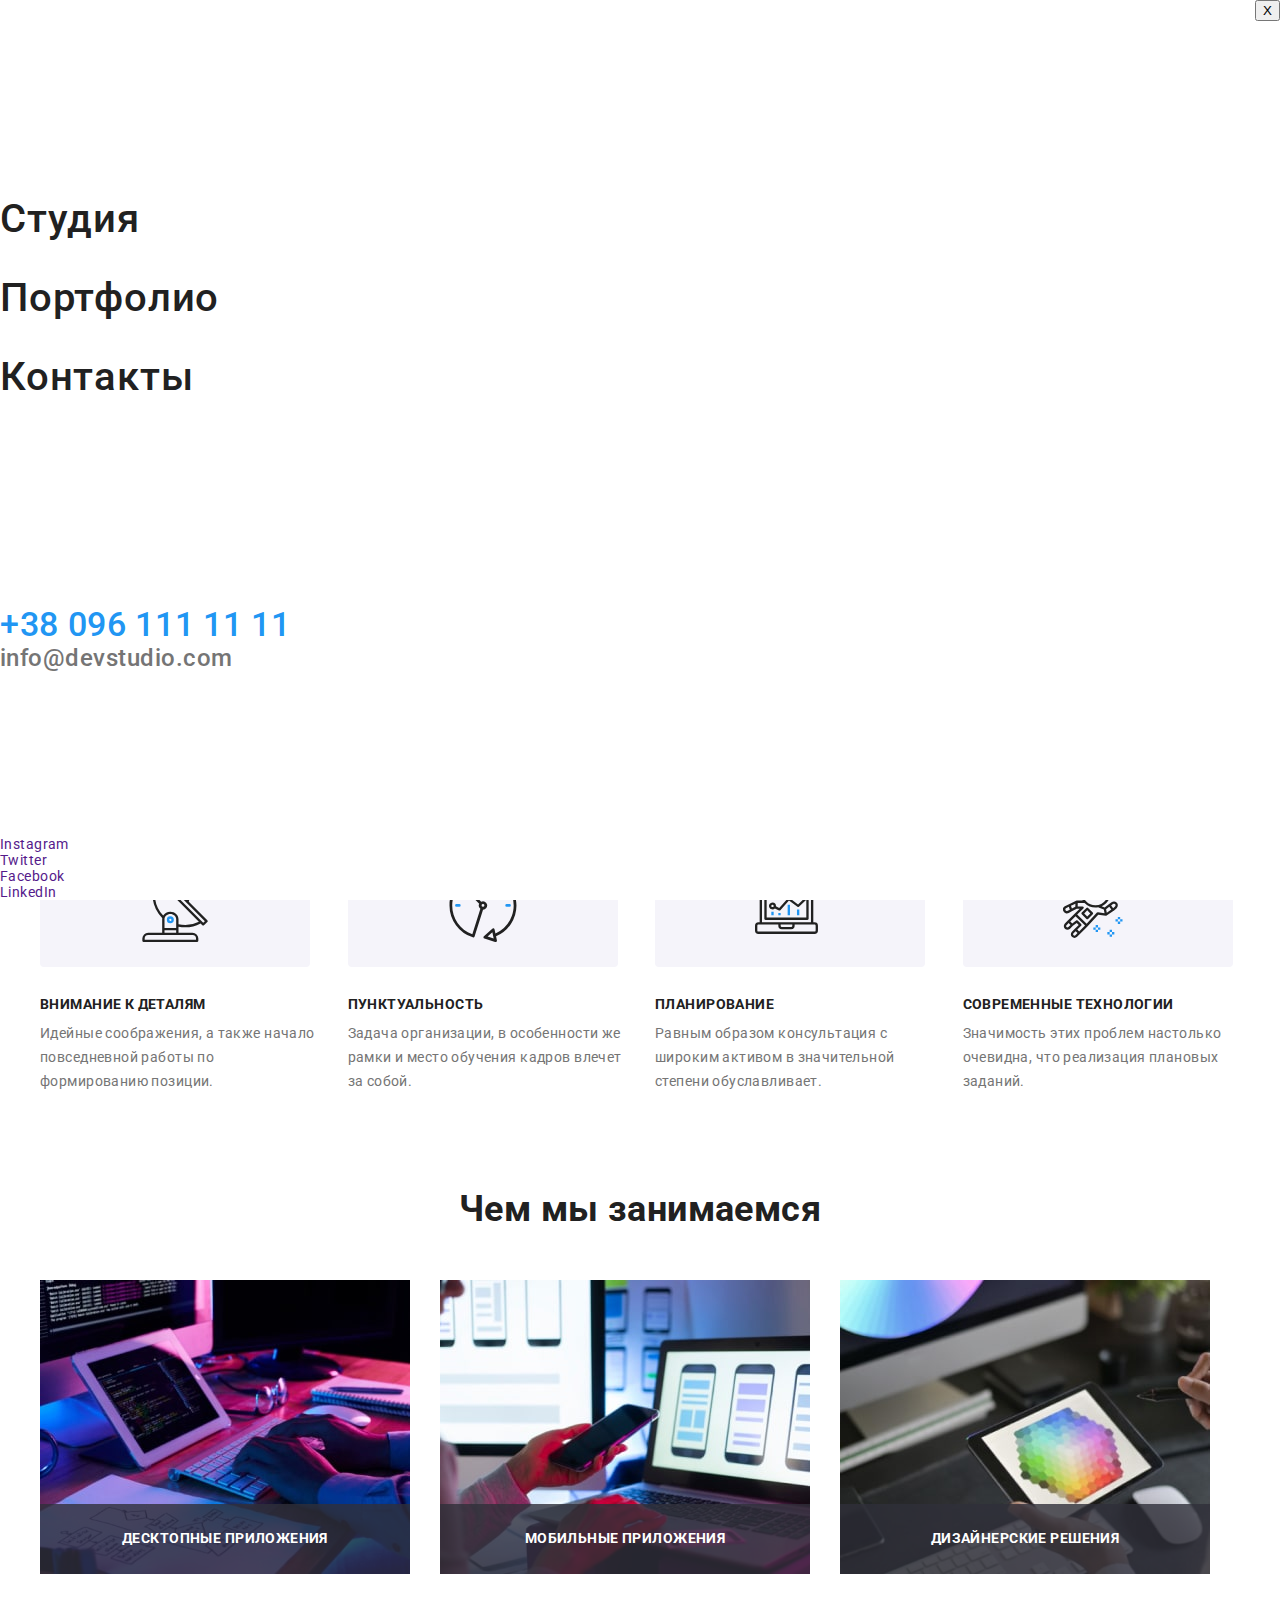
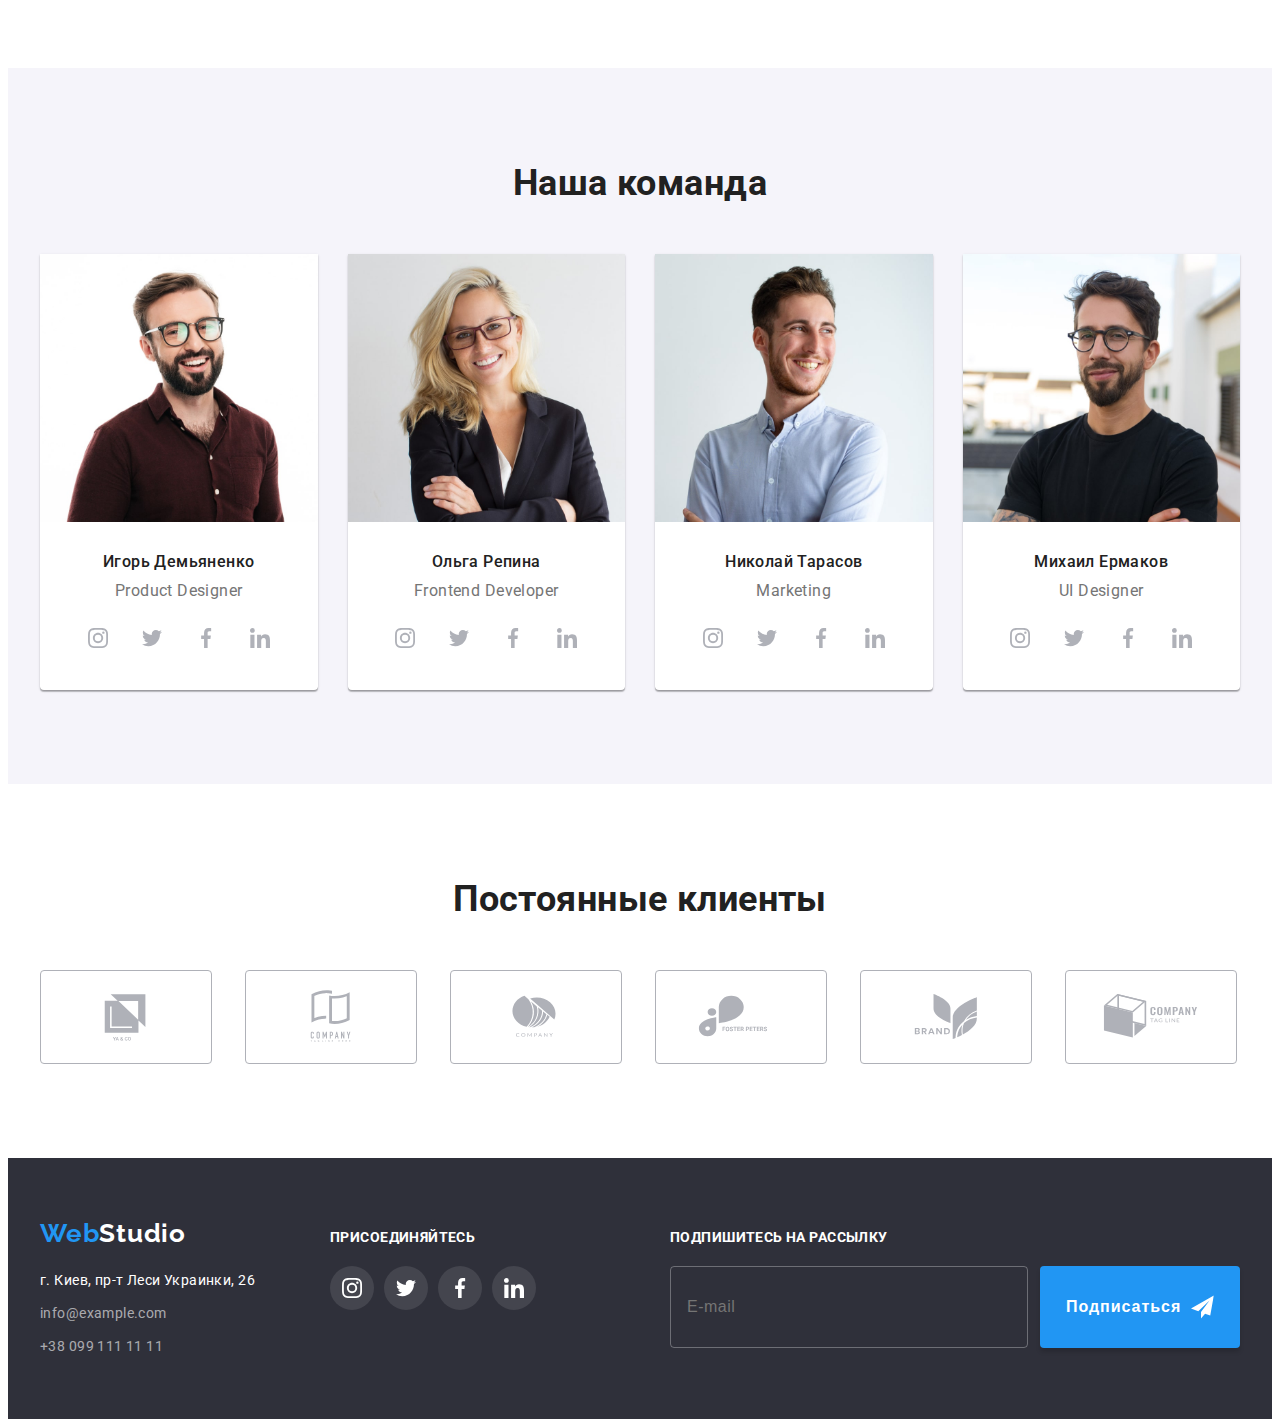
==== commit ef290f74: "Commit2" ====
--- a/index.html
+++ b/index.html
@@ -17,7 +17,7 @@
 </head>
 
 <body>
-  <!-- <header class="header-border">
+  <header class="header-border">
     <div class="container header-page">
       <a href="./index.html" class="logo link">
         <span>Web</span>Studio
@@ -48,6 +48,47 @@
             </svg>+38 096 111 11 11</a>
         </li>
       </ul>
+      <button type="button" class="menu-open-btn">O</button>
+    </div>
+    <div class="mob-menu is-hidden">
+      <div class="menu-container">
+        <button type="button" class="menu-close-btn">X</button>
+        <ul class="list mob-menu-list">
+          <li class="item">
+            <a href="./index.html" class="link mob-menu-link current">Студия</a>
+          </li>
+          <li class="item">
+            <a href="./portfolio.html" class="link mob-menu-link">Портфолио</a>
+          </li>
+          <li class="item">
+            <a href="" class="link mob-menu-link">Контакты</a>
+          </li>
+        </ul>
+        <ul class="list menu-contact-list">
+          <li class="item menu-item">
+            <a href="tel:+380961111111" class="link menu-contact tel">+38 096 111 11 11</a>
+          </li>
+          <li class="item menu-item">
+            <a href="mailto:info@devstudio.com" class="link menu-contact mail">info@devstudio.com</a>
+          </li>
+        </ul>
+        <div class="menu-social">
+          <ul class="list menu-social-list">
+            <li class="item menu-social-item">
+              <a href="" class="link menu-social-link">Instagram</a>
+            </li>
+            <li class="item menu-social-item">
+              <a href="" class="link menu-social-link">Twitter</a>
+            </li>
+            <li class="item menu-social-item">
+              <a href="" class="link menu-social-link">Facebook</a>
+            </li>
+            <li class="item menu-social-item">
+              <a href="" class="link menu-social-link">LinkedIn</a>
+            </li>
+          </ul>
+        </div>
+      </div>
     </div>
   </header>
   <main>
@@ -57,94 +98,94 @@
         для вашего бизнеса
       </h1>
       <button type="button" class="btn hero__btn" data-modal-open>Заказать услугу</button>
-    </section> -->
-  <section class="section">
-    <div class="container">
-      <h2 class="visually-hidden">Наши положительные стороны</h2>
-      <ul class="list sides-list">
-        <li class="sides-list__item">
-          <span class="sides-list__icon">
-            <svg class="" width="70" height="70">
-              <use href="./images/icons.svg#icon-antenna"></use>
-            </svg>
-          </span>
-          <h3 class="sides-list__title">Внимание к деталям</h3>
-          <p class="sides-list__text">
-            Идейные соображения, а также начало повседневной работы по
-            формированию позиции.
-          </p>
-        </li>
-        <li class="sides-list__item">
-          <span class="sides-list__icon">
-            <svg class="" width="70" height="70">
-              <use href="./images/icons.svg#icon-clock"></use>
-            </svg>
-          </span>
-          <h3 class="sides-list__title">Пунктуальность</h3>
-          <p class="sides-list__text">
-            Задача организации, в особенности же рамки и место обучения кадров
-            влечет за собой.
-          </p>
-        </li>
-        <li class="sides-list__item">
-          <span class="sides-list__icon">
-            <svg class="" width="70" height="70">
-              <use href="./images/icons.svg#icon-diagram"></use>
-            </svg>
-          </span>
-          <h3 class="sides-list__title">Планирование</h3>
-          <p class="sides-list__text">
-            Равным образом консультация с широким активом в значительной
-            степени обуславливает.
-          </p>
-        </li>
-        <li class="sides-list__item">
-          <span class="sides-list__icon">
-            <svg class="" width="70" height="70">
-              <use href="./images/icons.svg#icon-astronaut"></use>
-            </svg>
-          </span>
-          <h3 class="sides-list__title">Современные технологии</h3>
-          <p class="sides-list__text">
-            Значимость этих проблем настолько очевидна, что реализация
-            плановых заданий.
-          </p>
-        </li>
-      </ul>
-    </div>
-  </section>
-  <section class="sections">
-    <div class="container work">
-      <h2 class="main-title">Чем мы занимаемся</h2>
-      <ul class="list work-list">
-        <li class="work-list__item">
-          <div class="work-list__pic">
-            <img src="./images/img1.jpg" alt="Верстка сайта" width="370" height="294" />
-            <div class="work-box">
-              <p class="work-box__item">Десктопные приложения</p>
-            </div>
-          </div>
-        </li>
-        <li class="work-list__item">
-          <div class="work-list__pic">
-            <img src="./images/img2.jpg" alt="Верстка сайта" width="370" height="294" />
-            <div class="work-box">
-              <p class="work-box__item">Мобильные приложения</p>
-            </div>
-          </div>
-        </li>
-        <li class="work-list__item">
-          <div class="work-list__pic">
-            <img src="./images/img3.jpg" alt="Верстка сайта" width="370" height="294" />
-            <div class="work-box">
-              <p class="work-box__item">Дизайнерские решения</p>
-            </div>
-          </div>
-        </li>
-      </ul>
-    </div>
-  </section>
-  <!--<section class="section section--dark">
+    </section>
+    <section class="section">
+      <div class="container">
+        <h2 class="visually-hidden">Наши положительные стороны</h2>
+        <ul class="list sides-list">
+          <li class="sides-list__item">
+            <span class="sides-list__icon">
+              <svg class="" width="70" height="70">
+                <use href="./images/icons.svg#icon-antenna"></use>
+              </svg>
+            </span>
+            <h3 class="sides-list__title">Внимание к деталям</h3>
+            <p class="sides-list__text">
+              Идейные соображения, а также начало повседневной работы по
+              формированию позиции.
+            </p>
+          </li>
+          <li class="sides-list__item">
+            <span class="sides-list__icon">
+              <svg class="" width="70" height="70">
+                <use href="./images/icons.svg#icon-clock"></use>
+              </svg>
+            </span>
+            <h3 class="sides-list__title">Пунктуальность</h3>
+            <p class="sides-list__text">
+              Задача организации, в особенности же рамки и место обучения кадров
+              влечет за собой.
+            </p>
+          </li>
+          <li class="sides-list__item">
+            <span class="sides-list__icon">
+              <svg class="" width="70" height="70">
+                <use href="./images/icons.svg#icon-diagram"></use>
+              </svg>
+            </span>
+            <h3 class="sides-list__title">Планирование</h3>
+            <p class="sides-list__text">
+              Равным образом консультация с широким активом в значительной
+              степени обуславливает.
+            </p>
+          </li>
+          <li class="sides-list__item">
+            <span class="sides-list__icon">
+              <svg class="" width="70" height="70">
+                <use href="./images/icons.svg#icon-astronaut"></use>
+              </svg>
+            </span>
+            <h3 class="sides-list__title">Современные технологии</h3>
+            <p class="sides-list__text">
+              Значимость этих проблем настолько очевидна, что реализация
+              плановых заданий.
+            </p>
+          </li>
+        </ul>
+      </div>
+    </section>
+    <section class="sections">
+      <div class="container work">
+        <h2 class="main-title">Чем мы занимаемся</h2>
+        <ul class="list work-list">
+          <li class="work-list__item">
+            <div class="work-list__pic">
+              <img src="./images/img1.jpg" alt="Верстка сайта" width="370" height="294" />
+              <div class="work-box">
+                <p class="work-box__item">Десктопные приложения</p>
+              </div>
+            </div>
+          </li>
+          <li class="work-list__item">
+            <div class="work-list__pic">
+              <img src="./images/img2.jpg" alt="Верстка сайта" width="370" height="294" />
+              <div class="work-box">
+                <p class="work-box__item">Мобильные приложения</p>
+              </div>
+            </div>
+          </li>
+          <li class="work-list__item">
+            <div class="work-list__pic">
+              <img src="./images/img3.jpg" alt="Верстка сайта" width="370" height="294" />
+              <div class="work-box">
+                <p class="work-box__item">Дизайнерские решения</p>
+              </div>
+            </div>
+          </li>
+        </ul>
+      </div>
+    </section>
+    <section class="section section--dark">
       <div class="container">
         <h2 class="main-title">Наша команда</h2>
         <ul class="list team-list">
@@ -351,59 +392,61 @@
   </main>
   <footer class="footer">
     <div class="container">
-      <div class="address-contact">
-        <a href="./index.html" class="logo link">
-          <span>Web</span>Studio
-        </a>
-        <address>
-          <ul class="list footer-list">
-            <li class="item">
-              <a class="footer-address link" href="https://goo.gl/maps/EGyQa7BWqBpzLYk4A" target="_blank"
-                rel="noopener nofollow noreferrer">
-                г. Киев, пр-т Леси Украинки, 26
+      <div class="footer-cont">
+        <div class="address-contact">
+          <a href="./index.html" class="logo link">
+            <span>Web</span>Studio
+          </a>
+          <address>
+            <ul class="list footer-list">
+              <li class="item">
+                <a class="footer-address link" href="https://goo.gl/maps/EGyQa7BWqBpzLYk4A" target="_blank"
+                  rel="noopener nofollow noreferrer">
+                  г. Киев, пр-т Леси Украинки, 26
+                </a>
+              </li>
+              <li class="item">
+                <a class="footer-contact link" href="mailto:info@example.com">info@example.com</a>
+              </li>
+              <li class="item">
+                <a class="footer-contact link" href="tel:+380991111111">+38 099 111 11 11</a>
+              </li>
+            </ul>
+          </address>
+        </div>
+        <div class="footer-soc-contact">
+          <p class="footer-item">присоединяйтесь</p>
+          <ul class="footer-soc-list list">
+            <li class="footer-soc-item item">
+              <a href="" class="footer-soc-link link">
+                <svg class="icon-soc-footer" width="20" height="20">
+                  <use href="./images/icons.svg#icon-instagram"></use>
+                </svg>
               </a>
             </li>
-            <li class="item">
-              <a class="footer-contact link" href="mailto:info@example.com">info@example.com</a>
-            </li>
-            <li class="item">
-              <a class="footer-contact link" href="tel:+380991111111">+38 099 111 11 11</a>
+            <li class="footer-soc-item item">
+              <a href="" class="footer-soc-link link">
+                <svg class="icon-soc-footer" width="20" height="20">
+                  <use href="./images/icons.svg#icon-twitter"></use>
+                </svg>
+              </a>
+            </li>
+            <li class="footer-soc-item item">
+              <a href="" class="footer-soc-link link">
+                <svg class="icon-soc-footer" width="20" height="20">
+                  <use href="./images/icons.svg#icon-facebook"></use>
+                </svg>
+              </a>
+            </li>
+            <li class="footer-soc-item item">
+              <a href="" class="footer-soc-link link">
+                <svg class="icon-soc-footer" width="20" height="20">
+                  <use href="./images/icons.svg#icon-linkedin"></use>
+                </svg>
+              </a>
             </li>
           </ul>
-        </address>
-      </div>
-      <div class="footer-soc-contact">
-        <p class="footer-item">присоединяйтесь</p>
-        <ul class="footer-soc-list list">
-          <li class="footer-soc-item item">
-            <a href="" class="footer-soc-link link">
-              <svg class="icon-soc-footer" width="20" height="20">
-                <use href="./images/icons.svg#icon-instagram"></use>
-              </svg>
-            </a>
-          </li>
-          <li class="footer-soc-item item">
-            <a href="" class="footer-soc-link link">
-              <svg class="icon-soc-footer" width="20" height="20">
-                <use href="./images/icons.svg#icon-twitter"></use>
-              </svg>
-            </a>
-          </li>
-          <li class="footer-soc-item item">
-            <a href="" class="footer-soc-link link">
-              <svg class="icon-soc-footer" width="20" height="20">
-                <use href="./images/icons.svg#icon-facebook"></use>
-              </svg>
-            </a>
-          </li>
-          <li class="footer-soc-item item">
-            <a href="" class="footer-soc-link link">
-              <svg class="icon-soc-footer" width="20" height="20">
-                <use href="./images/icons.svg#icon-linkedin"></use>
-              </svg>
-            </a>
-          </li>
-        </ul>
+        </div>
       </div>
       <div class="footer-send">
         <p class="footer-form-item">Подпишитесь на рассылку</p>
@@ -477,7 +520,8 @@
       </form>
     </div>
   </div>
-  <script src="./js/modal.js"></script> -->
+  <script src="./js/modal.js"></script>
+  <script src="./js/menu.js"></script>
 </body>
 
 </html>--- a/css/main.min.css
+++ b/css/main.min.css
@@ -1 +1 @@
-:root{--accent-color: #2196f3;--main-text-color: #212121;--other-text-color: #ffffff;--second-text-color: #757575;--btn-color: #f5f4fa}.visually-hidden{position:absolute;white-space:nowrap;width:1px;height:1px;overflow:hidden;border:0;padding:0;clip:rect(0 0 0 0);clip-path:inset(50%);margin:-1px}body{font-family:"Roboto",sans-serif;font-size:14px;color:var(--main-text-color);letter-spacing:.03em}.list{list-style:none}.link{text-decoration:none}h1,h2,h3,h4,h5,h6,p,ul{margin:0;padding:0}img{display:block;width:100%;height:auto}.container{width:100%;margin-left:auto;margin-right:auto;padding-left:15px;padding-right:15px}@media screen and (min-width: 480px){.container{width:480px}}@media screen and (min-width: 768px){.container{width:768px}}@media screen and (min-width: 1200px){.container{width:1200px}}.section{padding-top:60px;padding-bottom:60px}@media screen and (min-width: 1200px){.section{padding-top:94px;padding-bottom:94px}}@media screen and (min-width: 1200px){.sections{padding-bottom:94px}}.section--dark{background-color:#f5f4fa}.btn{font-weight:700;font-size:16px;line-height:1.88;letter-spacing:.06em;color:var(--other-text-color);background-color:var(--accent-color);border-radius:4px;border:none;cursor:pointer;box-shadow:0px 4px 4px rgba(0,0,0,.15);transition:background-color 250ms cubic-bezier(0.4, 0, 0.2, 1),box-shadow 250ms cubic-bezier(0.4, 0, 0.2, 1)}.main-title{margin-bottom:50px;font-weight:700;font-size:36px;line-height:1.17;text-align:center}.social-list{display:flex;justify-content:center}.social-list__item{width:44px;height:44px;margin-right:10px}.social-list__item:last-child{margin-right:0}.social-list__link{width:100%;height:100%;border-radius:50%;background-color:#fff;display:flex;align-items:center;justify-content:center;transition:background-color 250ms cubic-bezier(0.4, 0, 0.2, 1)}.social-list__link:hover,.social-list__link:focus{background-color:var(--accent-color)}.social-list__icon{fill:#afb1b8}.social-list__link:hover .social-list__icon,.social-list__link:focus .social-list__icon{fill:#fff}.backdrop{position:fixed;top:0;left:0;width:100%;height:100%;background-color:rgba(0,0,0,.2);transition:opacity 250ms cubic-bezier(0.4, 0, 0.2, 1),visibility 250ms cubic-bezier(0.4, 0, 0.2, 1)}.modal{display:block;position:absolute;top:50%;left:50%;transform:translate(-50%, -50%) scale(1);min-width:528px;min-height:581px;background-color:#fff;box-shadow:0px 1px 3px rgba(0,0,0,.12),0px 1px 1px rgba(0,0,0,.14),0px 2px 1px rgba(0,0,0,.2);border-radius:4px;transition:transform 250ms cubic-bezier(0.4, 0, 0.2, 1)}.backdrop.is-hidden{visibility:hidden;opacity:0;pointer-events:none}.no-scroll{overflow:hidden}.modal-close-btn{position:absolute;top:10px;right:10px;display:flex;align-items:center;justify-content:center;padding:0;width:30px;height:30px;border:1px solid rgba(0,0,0,.1);border-radius:50%;background-color:rgba(0,0,0,0);transition:fill 250ms cubic-bezier(0.4, 0, 0.2, 1)}.modal-close-btn:hover,.modal-close-btn:focus{fill:#2196f3}.modal-title{margin-top:40px;font-weight:700;font-size:20px;line-height:1.15;text-align:center}.form-field{display:flex;flex-direction:column;margin:12px 40px 10px}.modal-label{margin-bottom:4px;font-size:12px;line-height:1.17;letter-spacing:.01em;color:#757575}.input-wrap{position:relative}.modal-input{width:100%;height:40px;padding:11px 42px;border:1px solid rgba(33,33,33,.2);border-radius:4px;outline:none;transition:border 250ms cubic-bezier(0.4, 0, 0.2, 1)}.modal-input:focus{border:1px solid var(--accent-color)}textarea{resize:none}.modal-coments{padding:12px 16px;height:120px;border:1px solid rgba(33,33,33,.2);border-radius:4px;outline:none;font-size:12px;line-height:1.17;letter-spacing:.01em;color:#757575;transition:border 250ms cubic-bezier(0.4, 0, 0.2, 1)}.modal-coments:focus{border:1px solid var(--accent-color)}.modal-icon{position:absolute;left:12px;top:50%;transform:translateY(-50%);transition:fill 250ms cubic-bezier(0.4, 0, 0.2, 1)}.modal-input:focus+.modal-icon{fill:#2196f3}.check-field{margin:20px 40px 30px 52px}.check-label{font-size:14px;line-height:1.71;color:#757575;display:flex;align-items:center}.check-label span{width:16px;height:15px;border:2px solid #212121;border-radius:2px;margin-right:7px;display:flex;align-items:center;justify-content:center}.modal-check:checked+.check-label span{background-color:var(--accent-color);border:none}.check-icon{fill:rgba(0,0,0,0)}.modal-check:checked+.check-label .check-icon{fill:#fff}.modal-link{padding-left:3px;color:var(--accent-color)}.btn-modal{display:block;font-family:inherit;font-weight:700;font-size:16px;line-height:1.88;letter-spacing:.06em;padding:10px 55px;margin-left:auto;margin-right:auto;color:#fff;background-color:var(--accent-color);box-shadow:0px 4px 4px rgba(0,0,0,.15);border-radius:4px;border:none;cursor:pointer}.logo{font-family:"Raleway",sans-serif;font-style:normal;font-weight:700;font-size:26px;line-height:1.19;letter-spacing:.03em;color:var(--main-text-color);display:block;margin-right:93px}.logo span{color:var(--accent-color)}.header-border{border-bottom:1px solid #ececec}.header-page{display:flex;align-items:center}.header-nav-list{display:flex}.header-link{display:block;padding-top:32px;padding-bottom:32px;font-weight:500;font-size:14px;line-height:1.14;letter-spacing:.02em;color:var(--main-text-color);position:relative;transition:color 250ms cubic-bezier(0.4, 0, 0.2, 1)}.header-link:hover,.header-link:focus{color:var(--accent-color)}.header-link.current::after{content:"";position:absolute;left:0;bottom:0;display:block;width:100%;height:4px;background-color:var(--accent-color);border-radius:2px}.header-nav-list .item+.item,.header-contact-list .item+.item{margin-left:50px}.current{color:var(--accent-color)}.header-contact-list{display:flex;margin-left:auto}.header-contact{display:flex;padding-top:32px;padding-bottom:32px;font-weight:500;font-size:14px;line-height:1.14;letter-spacing:.02em;color:var(--second-text-color);align-items:center;transition:color 250ms cubic-bezier(0.4, 0, 0.2, 1)}.header-contact:hover,.header-contact:focus{color:var(--accent-color)}.icon-header{margin-right:10px;fill:currentColor}.hero{max-width:1600px;height:600px;margin-left:auto;margin-right:auto;text-align:center;background-color:#c4c4c4;padding:200px 0;background-image:linear-gradient(to right, rgba(47, 48, 58, 0.4), rgba(47, 48, 58, 0.4)),url("../images/overlay.jpg")}.hero__title{margin-bottom:30px;font-weight:900;font-size:44px;line-height:1.36;letter-spacing:.06em;text-transform:uppercase;color:var(--other-text-color)}.hero__btn{display:inline-block;padding:10px 32px}.hero__btn:hover,.hero__btn:focus{background-color:#188ce8}.sides-list{display:flex;flex-wrap:wrap;gap:30px}.sides-list__item{width:100%}@media screen and (min-width: 768px){.sides-list__item{width:calc((100% - 30px)/2)}}@media screen and (min-width: 1200px){.sides-list__item{width:calc((100% - 90px)/4)}}.sides-list__title{margin-bottom:10px;font-weight:700;font-size:14px;line-height:1.14;text-transform:uppercase;text-align:center}@media screen and (min-width: 768px){.sides-list__title{text-align:left}}.sides-list__text{font-weight:400;font-size:14px;line-height:1.71;color:var(--second-text-color)}.sides-list__icon{display:flex;width:450px;height:120px;background-color:var(--btn-color);border-radius:4px;align-items:center;justify-content:center;margin-bottom:30px}@media screen and (min-width: 768px){.sides-list__icon{width:354px}}@media screen and (min-width: 1200px){.sides-list__icon{width:270px}}.work{display:none}@media screen and (min-width: 1200px){.work{display:block}}.work-list{display:flex}.work-list__item{margin-right:30px}.work-list__item:nth-child(3n){margin-right:0}.work-list__pic{display:block;position:relative;width:370px}.work-box{position:absolute;left:0;bottom:0;width:100%;background-color:rgba(47,48,58,.8)}.work-box__item{display:block;padding-top:27px;padding-bottom:27px;font-weight:700;font-size:14px;line-height:1.14;text-align:center;text-transform:uppercase;color:#fff}.our-team{padding-top:30px;padding-bottom:30px}.our-team__name{font-weight:500;font-size:16px;line-height:1.19;text-align:center;margin-bottom:10px}.our-team__position{font-weight:400;font-size:16px;line-height:1.19;text-align:center;color:var(--second-text-color);margin-bottom:16px}.team-list{display:flex}.team-list__item{width:270px;margin-right:30px;box-shadow:0px 1px 3px rgba(0,0,0,.12),0px 1px 1px rgba(0,0,0,.14),0px 2px 1px rgba(0,0,0,.2);border-radius:0px 0px 4px 4px;border:none;background-color:#fff}.team-list__item:nth-child(4n){margin-right:0}.client-list{display:flex}.client-list__item{margin-right:30px}.client-list__item:nth-child(6n){margin-right:0}.client-list__link{display:flex;width:170px;height:92px;border:1px solid #afb1b8;border-radius:4px;align-items:center;justify-content:center;color:#afb1b8;transition:background-color 250ms cubic-bezier(0.4, 0, 0.2, 1)}.client-list__link:hover,.client-list__link:focus{border:1px solid var(--accent-color);color:var(--accent-color)}.client-list__icon{fill:currentColor}.btn-portfolio{font-family:inherit;font-weight:500;font-size:16px;line-height:1.62;letter-spacing:.03em;color:var(--main-text-color);background-color:var(--btn-color);border-radius:4px;border:none;cursor:pointer;padding:6px 22px;transition:background-color 250ms cubic-bezier(0.4, 0, 0.2, 1),box-shadow 250ms cubic-bezier(0.4, 0, 0.2, 1)}.btn-portfolio:hover,.btn-portfolio:focus{color:var(--other-text-color);background-color:var(--accent-color);box-shadow:0px 3px 1px rgba(0,0,0,.1),0px 1px 2px rgba(0,0,0,.08),0px 2px 2px rgba(0,0,0,.12)}.btn-portfolio-list{display:flex;justify-content:center;margin-bottom:50px}.btn-portfolio-list>.item{margin-right:8px}.btn-portfolio-list .item:last-child{margin-right:0}button.current{color:var(--other-text-color);background-color:var(--accent-color)}.portfolio-projects{padding:20px 24px;background:#fff;border-bottom:1px solid #eee;border-left:1px solid #eee;border-right:1px solid #eee}.portfolio-title{font-weight:700;font-size:18px;line-height:2;letter-spacing:.06em;color:var(--main-text-color);margin-bottom:4px}.portfolio-item{font-weight:400;font-size:16px;line-height:1.88;color:var(--second-text-color)}.portfolio-list{display:flex;flex-wrap:wrap}.portfolio-list .item{margin-right:30px;margin-bottom:30px}.portfolio-list .item:nth-child(3n){margin-right:0}.portfolio-list .item:nth-last-child(-n+3){margin-bottom:0}.portfolio-link{display:block}.portfolio-link:hover,.portfolio-link:focus{box-shadow:0px 1px 1px rgba(0,0,0,.12),0px 4px 4px rgba(0,0,0,.06),1px 4px 6px rgba(73,66,66,.16)}.portfolio-thumb{position:relative;overflow:hidden}.portfolio-card-text{display:block;position:absolute;bottom:0%;left:0%;width:100%;height:100%;padding:63px 24px;font-size:18px;line-height:1.56;color:var(--other-text-color);background-color:rgba(33,150,243,.9);transform:translatey(100%);transition:transform 250ms cubic-bezier(0.4, 0, 0.2, 1)}.portfolio-link:hover .portfolio-card-text{transform:translatey(0)}.footer{background-color:#2f303a;padding-top:60px;padding-bottom:60px}.footer .container{display:flex;align-items:baseline}.address-contact{margin-right:70px}.footer .logo{margin-bottom:20px;color:#fff}.footer-address{font-style:normal;font-weight:400;font-size:14px;line-height:1.71;color:var(--other-text-color)}.footer-contact{font-style:normal;font-weight:400;font-size:14px;line-height:1.71;color:rgba(255,255,255,.6)}.footer-list .item{margin-bottom:9px}.footer-list .item:last-child{margin-bottom:0}.footer-item{font-weight:700;font-size:14px;line-height:1.14;text-transform:uppercase;color:#fff;margin-bottom:20px}.footer-soc-list{display:flex}.footer-soc-item{width:44px;height:44px;margin-right:10px}.footer-soc-item:last-child{margin-right:0}.footer-soc-link{width:100%;height:100%;border-radius:50%;background-color:rgba(255,255,255,.1);display:flex;align-items:center;justify-content:center;transition:background-color 250ms cubic-bezier(0.4, 0, 0.2, 1)}.footer-soc-link:hover,.footer-soc-link:focus{background-color:var(--accent-color)}.icon-soc-footer{fill:#fff}.footer-send{margin-left:86px;width:570px}.footer-form-item{font-weight:700;font-size:14px;line-height:1.14;text-transform:uppercase;color:#fff;margin-bottom:20px}.footer-form{display:flex;flex-direction:row}.footer-input{width:358px;height:50px;border:1px solid rgba(255,255,255,.3);border-radius:4px;outline:none;font-size:16px;line-height:1.25;letter-spacing:.03em;padding:15px 16px;margin-right:12px;color:rgba(255,255,255,.6);background-color:rgba(0,0,0,0)}.btn-footer{display:flex;align-items:center;padding:10px 28px}.send-icon{margin-left:10px}/*# sourceMappingURL=main.min.css.map */+:root{--accent-color: #2196f3;--main-text-color: #212121;--other-text-color: #ffffff;--second-text-color: #757575;--btn-color: #f5f4fa}.visually-hidden{position:absolute;white-space:nowrap;width:1px;height:1px;overflow:hidden;border:0;padding:0;clip:rect(0 0 0 0);clip-path:inset(50%);margin:-1px}body{font-family:"Roboto",sans-serif;font-size:14px;color:var(--main-text-color);letter-spacing:.03em}.list{list-style:none}.link{text-decoration:none}h1,h2,h3,h4,h5,h6,p,ul{margin:0;padding:0}img{display:block;width:100%;height:auto}.container{width:100%;margin-left:auto;margin-right:auto;padding-left:15px;padding-right:15px}@media screen and (min-width: 480px){.container{width:480px}}@media screen and (min-width: 768px){.container{width:768px}}@media screen and (min-width: 1200px){.container{width:1200px}}.section{padding-top:60px;padding-bottom:60px}@media screen and (min-width: 1200px){.section{padding-top:94px;padding-bottom:94px}}@media screen and (min-width: 1200px){.sections{padding-bottom:94px}}.section--dark{background-color:#f5f4fa}.btn{font-weight:700;font-size:16px;line-height:1.88;letter-spacing:.06em;color:var(--other-text-color);background-color:var(--accent-color);border-radius:4px;border:none;cursor:pointer;box-shadow:0px 4px 4px rgba(0,0,0,.15);transition:background-color 250ms cubic-bezier(0.4, 0, 0.2, 1),box-shadow 250ms cubic-bezier(0.4, 0, 0.2, 1)}.main-title{margin-bottom:30px;font-weight:700;font-size:28px;line-height:1.18;text-align:center}@media screen and (min-width: 1200px){.main-title{font-size:36px;line-height:1.17;margin-bottom:50px}}.social-list{display:flex;justify-content:center}.social-list__item{width:44px;height:44px;margin-right:10px}.social-list__item:last-child{margin-right:0}.social-list__link{width:100%;height:100%;border-radius:50%;background-color:#fff;display:flex;align-items:center;justify-content:center;transition:background-color 250ms cubic-bezier(0.4, 0, 0.2, 1)}.social-list__link:hover,.social-list__link:focus{background-color:var(--accent-color)}.social-list__icon{fill:#afb1b8}.social-list__link:hover .social-list__icon,.social-list__link:focus .social-list__icon{fill:#fff}.backdrop{position:fixed;top:0;left:0;width:100%;height:100%;background-color:rgba(0,0,0,.2);transition:opacity 250ms cubic-bezier(0.4, 0, 0.2, 1),visibility 250ms cubic-bezier(0.4, 0, 0.2, 1)}.modal{display:block;position:absolute;top:50%;left:50%;transform:translate(-50%, -50%) scale(1);min-width:528px;min-height:581px;background-color:#fff;box-shadow:0px 1px 3px rgba(0,0,0,.12),0px 1px 1px rgba(0,0,0,.14),0px 2px 1px rgba(0,0,0,.2);border-radius:4px;transition:transform 250ms cubic-bezier(0.4, 0, 0.2, 1)}.backdrop.is-hidden{visibility:hidden;opacity:0;pointer-events:none}.no-scroll{overflow:hidden}.modal-close-btn{position:absolute;top:10px;right:10px;display:flex;align-items:center;justify-content:center;padding:0;width:30px;height:30px;border:1px solid rgba(0,0,0,.1);border-radius:50%;background-color:rgba(0,0,0,0);transition:fill 250ms cubic-bezier(0.4, 0, 0.2, 1)}.modal-close-btn:hover,.modal-close-btn:focus{fill:#2196f3}.modal-title{margin-top:40px;font-weight:700;font-size:20px;line-height:1.15;text-align:center}.form-field{display:flex;flex-direction:column;margin:12px 40px 10px}.modal-label{margin-bottom:4px;font-size:12px;line-height:1.17;letter-spacing:.01em;color:#757575}.input-wrap{position:relative}.modal-input{width:100%;height:40px;padding:11px 42px;border:1px solid rgba(33,33,33,.2);border-radius:4px;outline:none;transition:border 250ms cubic-bezier(0.4, 0, 0.2, 1)}.modal-input:focus{border:1px solid var(--accent-color)}textarea{resize:none}.modal-coments{padding:12px 16px;height:120px;border:1px solid rgba(33,33,33,.2);border-radius:4px;outline:none;font-size:12px;line-height:1.17;letter-spacing:.01em;color:#757575;transition:border 250ms cubic-bezier(0.4, 0, 0.2, 1)}.modal-coments:focus{border:1px solid var(--accent-color)}.modal-icon{position:absolute;left:12px;top:50%;transform:translateY(-50%);transition:fill 250ms cubic-bezier(0.4, 0, 0.2, 1)}.modal-input:focus+.modal-icon{fill:#2196f3}.check-field{margin:20px 40px 30px 52px}.check-label{font-size:14px;line-height:1.71;color:#757575;display:flex;align-items:center}.check-label span{width:16px;height:15px;border:2px solid #212121;border-radius:2px;margin-right:7px;display:flex;align-items:center;justify-content:center}.modal-check:checked+.check-label span{background-color:var(--accent-color);border:none}.check-icon{fill:rgba(0,0,0,0)}.modal-check:checked+.check-label .check-icon{fill:#fff}.modal-link{padding-left:3px;color:var(--accent-color)}.btn-modal{display:block;font-family:inherit;font-weight:700;font-size:16px;line-height:1.88;letter-spacing:.06em;padding:10px 55px;margin-left:auto;margin-right:auto;color:#fff;background-color:var(--accent-color);box-shadow:0px 4px 4px rgba(0,0,0,.15);border-radius:4px;border:none;cursor:pointer}.logo{font-family:"Raleway",sans-serif;font-style:normal;font-weight:700;font-size:26px;line-height:1.19;letter-spacing:.03em;color:var(--main-text-color);display:block}.logo span{color:var(--accent-color)}.header-border{border-bottom:1px solid #ececec}.header-page .logo{width:100%;padding:16px 0}@media screen and (min-width: 768px){.header-page{width:768px;display:flex;align-items:center}}.header-nav{display:none}@media screen and (min-width: 768px){.header-nav{display:block}}.header-nav-list{display:flex}.header-link{display:block;padding-top:32px;padding-bottom:32px;font-weight:500;font-size:14px;line-height:1.14;letter-spacing:.02em;color:var(--main-text-color);position:relative;transition:color 250ms cubic-bezier(0.4, 0, 0.2, 1)}.header-link:hover,.header-link:focus{color:var(--accent-color)}.header-link.current::after{content:"";position:absolute;left:0;bottom:0;display:block;width:100%;height:4px;background-color:var(--accent-color);border-radius:2px}.header-nav-list .item+.item,.header-contact-list .item+.item{margin-left:50px}.current{color:var(--accent-color)}.header-contact-list{display:none}@media screen and (min-width: 768px){.header-contact-list{display:flex;margin-left:auto}}.header-contact{display:flex;padding-top:32px;padding-bottom:32px;font-weight:500;font-size:14px;line-height:1.14;letter-spacing:.02em;color:var(--second-text-color);align-items:center;transition:color 250ms cubic-bezier(0.4, 0, 0.2, 1)}.header-contact:hover,.header-contact:focus{color:var(--accent-color)}.icon-header{margin-right:10px;fill:currentColor}.menu-open-btn,.menu-close-btn{display:block;margin-left:auto}.menu-close-btn{margin-bottom:10px}.mob-menu{position:fixed;top:0;left:0;z-index:1;background-color:#fff;width:100vw;height:100vh}.mob-menu .menu-container{display:flex;flex-direction:column;justify-content:space-between;height:100%;overflow-y:auto}.mob-menu-list{margin-bottom:40px}.mob-menu-list .item:not(:last-child){margin-bottom:32px}.mob-menu-link{font-weight:500;font-size:40px;line-height:1,18;letter-spacing:.02em;color:#212121}.menu-contact.tel{font-weight:500;font-size:34px;line-height:1,33;letter-spacing:.02em;color:var(--accent-color)}.menu-contact.mail{font-weight:500;font-size:24px;line-height:28px;letter-spacing:.02em;color:var(--second-text-color)}.hero{width:100%;height:auto;padding:118px 0;margin-left:auto;margin-right:auto;text-align:center;background-color:#c4c4c4;background-image:linear-gradient(to right, rgba(47, 48, 58, 0.4), rgba(47, 48, 58, 0.4)),url("../images/overlay-mob.jpg");background-repeat:no-repeat;background-position:center;background-size:cover}@media(min-device-pixel-ratio: 2),(min-resolution: 192dpi),(min-resolution: 2dppx){.hero{background-image:linear-gradient(to right, rgba(47, 48, 58, 0.4), rgba(47, 48, 58, 0.4)),url("../images/overlay-mob-2x.jpg")}}@media screen and (min-width: 768px){.hero{width:768px;padding:118px 0;background-image:linear-gradient(to right, rgba(47, 48, 58, 0.4), rgba(47, 48, 58, 0.4)),url("../images/overlay-tab.jpg")}}@media screen and (min-width: 768px)and (min-device-pixel-ratio: 2),screen and (min-width: 768px)and (min-resolution: 192dpi),screen and (min-width: 768px)and (min-resolution: 2dppx){.hero{background-image:linear-gradient(to right, rgba(47, 48, 58, 0.4), rgba(47, 48, 58, 0.4)),url("../images/overlay-tab-2x.jpg")}}@media screen and (min-width: 1200px){.hero{max-width:1600px;padding:200px 0;background-image:linear-gradient(to right, rgba(47, 48, 58, 0.4), rgba(47, 48, 58, 0.4)),url("../images/overlay.jpg")}}@media screen and (min-width: 1200px)and (min-device-pixel-ratio: 2),screen and (min-width: 1200px)and (min-resolution: 192dpi),screen and (min-width: 1200px)and (min-resolution: 2dppx){.hero{background-image:linear-gradient(to right, rgba(47, 48, 58, 0.4), rgba(47, 48, 58, 0.4)),url("../images/overlay-2x.jpg")}}.hero__title{margin-bottom:30px;font-weight:900;font-size:24px;line-height:1.62;letter-spacing:.06em;text-transform:uppercase;color:var(--other-text-color)}@media screen and (min-width: 1200px){.hero__title{font-size:44px;line-height:1.36}}.hero__btn{display:inline-block;padding:10px 32px}.hero__btn:hover,.hero__btn:focus{background-color:#188ce8}.sides-list{display:flex;flex-wrap:wrap;gap:30px}.sides-list__item{width:100%}@media screen and (min-width: 768px){.sides-list__item{width:calc((100% - 30px)/2)}}@media screen and (min-width: 1200px){.sides-list__item{width:calc((100% - 90px)/4)}}.sides-list__title{margin-bottom:10px;font-weight:700;font-size:14px;line-height:1.14;text-transform:uppercase;text-align:center}@media screen and (min-width: 768px){.sides-list__title{text-align:left}}.sides-list__text{font-weight:400;font-size:14px;line-height:1.71;color:var(--second-text-color)}.sides-list__icon{display:flex;max-width:450px;height:120px;background-color:var(--btn-color);border-radius:4px;align-items:center;justify-content:center;margin-bottom:30px}@media screen and (min-width: 768px){.sides-list__icon{max-width:354px}}@media screen and (min-width: 1200px){.sides-list__icon{max-width:270px}}.work{display:none}@media screen and (min-width: 1200px){.work{display:block}}.work-list{display:flex}.work-list__item{margin-right:30px}.work-list__item:nth-child(3n){margin-right:0}.work-list__pic{display:block;position:relative;width:370px}.work-box{position:absolute;left:0;bottom:0;width:100%;background-color:rgba(47,48,58,.8)}.work-box__item{display:block;padding-top:27px;padding-bottom:27px;font-weight:700;font-size:14px;line-height:1.14;text-align:center;text-transform:uppercase;color:#fff}.our-team{padding-top:30px;padding-bottom:24px}@media screen and (min-width: 1200px){.our-team{padding-bottom:30px}}.our-team__name{font-weight:500;font-size:16px;line-height:1.19;text-align:center;margin-bottom:10px}.our-team__position{font-weight:400;font-size:16px;line-height:1.19;text-align:center;color:var(--second-text-color);margin-bottom:16px}.team-list{display:flex;flex-wrap:wrap;gap:30px}.team-list__item{width:100%;box-shadow:0px 1px 3px rgba(0,0,0,.12),0px 1px 1px rgba(0,0,0,.14),0px 2px 1px rgba(0,0,0,.2);border-radius:0px 0px 4px 4px;border:none;background-color:#fff}@media screen and (min-width: 768px){.team-list__item{width:calc((100% - 30px)/2)}}@media screen and (min-width: 1200px){.team-list__item{width:calc((100% - 90px)/4)}}.client-list{display:flex;flex-wrap:wrap;gap:30px}.client-list__item{width:calc((100% - 30px)/2)}@media screen and (min-width: 768px){.client-list__item{width:calc((100% - 60px)/3)}}@media screen and (min-width: 1200px){.client-list__item{width:calc((100% - 150px)/6)}}.client-list__link{display:flex;max-width:210px;height:92px;border:1px solid #afb1b8;border-radius:4px;align-items:center;justify-content:center;color:#afb1b8;transition:background-color 250ms cubic-bezier(0.4, 0, 0.2, 1)}.client-list__link:hover,.client-list__link:focus{border:1px solid var(--accent-color);color:var(--accent-color)}@media screen and (min-width: 768px){.client-list__link{max-width:226px;height:92px}}@media screen and (min-width: 1200px){.client-list__link{max-width:170px;height:92px}}.client-list__icon{fill:currentColor}.btn-portfolio{font-family:inherit;font-weight:500;font-size:16px;line-height:1.62;letter-spacing:.03em;color:var(--main-text-color);background-color:var(--btn-color);border-radius:4px;border:none;cursor:pointer;padding:6px 22px;transition:background-color 250ms cubic-bezier(0.4, 0, 0.2, 1),box-shadow 250ms cubic-bezier(0.4, 0, 0.2, 1)}.btn-portfolio:hover,.btn-portfolio:focus{color:var(--other-text-color);background-color:var(--accent-color);box-shadow:0px 3px 1px rgba(0,0,0,.1),0px 1px 2px rgba(0,0,0,.08),0px 2px 2px rgba(0,0,0,.12)}.btn-portfolio-list{display:flex;flex-wrap:wrap;row-gap:15px;margin-bottom:40px}@media screen and (min-width: 768px){.btn-portfolio-list{justify-content:center;margin-bottom:30px}}@media screen and (min-width: 1200px){.btn-portfolio-list{margin-bottom:50px}}.btn-portfolio-list>.item{margin-right:8px}.btn-portfolio-list .item:last-child{margin-right:0}button.current{color:var(--other-text-color);background-color:var(--accent-color)}.portfolio-projects{padding:20px 24px;background:#fff;border-bottom:1px solid #eee;border-left:1px solid #eee;border-right:1px solid #eee}.portfolio-title{font-weight:700;font-size:18px;line-height:2;letter-spacing:.06em;color:var(--main-text-color);margin-bottom:4px}.portfolio-item{font-weight:400;font-size:16px;line-height:1.88;color:var(--second-text-color)}.portfolio-list{display:flex;flex-wrap:wrap;gap:30px}.portfolio-list .item{width:100%}@media screen and (min-width: 768px){.portfolio-list .item{width:calc((100% - 30px)/2)}}@media screen and (min-width: 1200px){.portfolio-list .item{width:calc((100% - 60px)/3)}}.portfolio-link{display:block}.portfolio-link:hover,.portfolio-link:focus{box-shadow:0px 1px 1px rgba(0,0,0,.12),0px 4px 4px rgba(0,0,0,.06),1px 4px 6px rgba(73,66,66,.16)}.portfolio-thumb{position:relative;overflow:hidden}.portfolio-card-text{display:block;position:absolute;bottom:0%;left:0%;width:100%;height:100%;padding:63px 24px;font-size:18px;line-height:1.56;color:var(--other-text-color);background-color:rgba(33,150,243,.9);transform:translatey(100%);transition:transform 250ms cubic-bezier(0.4, 0, 0.2, 1)}.portfolio-link:hover .portfolio-card-text{transform:translatey(0)}.footer{background-color:#2f303a;padding-top:60px;padding-bottom:60px}.footer .container{display:block;width:100%}@media screen and (min-width: 1200px){.footer .container{width:768px;padding-left:15px;padding-right:15px}}@media screen and (min-width: 1200px){.footer .container{width:1200px;display:flex;align-items:baseline}}.address-contact{margin-bottom:60px}@media screen and (min-width: 768px){.address-contact{margin-bottom:0}}@media screen and (min-width: 1200px){.address-contact{margin-right:75px}}.footer .logo{margin-bottom:20px;margin-right:0;text-align:center;color:#fff}@media screen and (min-width: 1200px){.footer .logo{text-align:left}}.footer-address{font-style:normal;font-weight:400;font-size:14px;line-height:1.71;color:var(--other-text-color);text-align:center}@media screen and (min-width: 1200px){.footer-address{text-align:left}}.footer-contact{font-style:normal;font-weight:400;font-size:14px;line-height:1.71;color:rgba(255,255,255,.6);text-align:center}@media screen and (min-width: 1200px){.footer-contact{text-align:left}}.footer-list{display:flex;flex-direction:column}.footer-list .item{display:flex;justify-content:center;margin-bottom:9px}@media screen and (min-width: 1200px){.footer-list .item{justify-content:left}}.footer-list .item:last-child{margin-bottom:0}.footer-item{font-weight:700;font-size:14px;line-height:1.14;text-transform:uppercase;color:#fff;margin-bottom:20px;text-align:center}@media screen and (min-width: 1200px){.footer-item{text-align:left}}.footer-soc-list{display:flex;justify-content:center;margin-bottom:60px}@media screen and (min-width: 768px){.footer-soc-list{margin-bottom:0}}.footer-soc-item{width:44px;height:44px;margin-right:10px}.footer-soc-item:last-child{margin-right:0}.footer-soc-link{width:100%;height:100%;border-radius:50%;background-color:rgba(255,255,255,.1);display:flex;align-items:center;justify-content:center;transition:background-color 250ms cubic-bezier(0.4, 0, 0.2, 1)}.footer-soc-link:hover,.footer-soc-link:focus{background-color:var(--accent-color)}.icon-soc-footer{fill:#fff}@media screen and (min-width: 768px)and (max-width: 1199px){.footer-cont{display:flex;justify-content:space-around;align-items:baseline;margin-bottom:60px}}@media screen and (min-width: 1200px){.footer-cont{display:flex;align-items:baseline}}.footer-send{width:100%}@media screen and (min-width: 1200px){.footer-send{margin-left:auto;width:570px}}.footer-form-item{font-weight:700;font-size:14px;line-height:1.14;text-transform:uppercase;color:#fff;text-align:center;margin-bottom:20px}@media screen and (min-width: 1200px){.footer-form-item{text-align:left}}.footer-form{display:flex;flex-direction:column;justify-content:center;max-width:450px;margin-left:auto;margin-right:auto}@media screen and (min-width: 1200px){.footer-form{flex-direction:row;justify-content:left;max-width:100%;margin-left:0;margin-right:0}}.footer-input{width:100%;height:50px;border:1px solid rgba(255,255,255,.3);border-radius:4px;outline:none;font-size:16px;line-height:1.25;letter-spacing:.03em;padding:15px 16px;margin-bottom:20px;color:rgba(255,255,255,.6);background-color:rgba(0,0,0,0)}@media screen and (min-width: 1200px){.footer-input{max-width:358px;margin-right:12px;margin-bottom:0}}.btn-footer{max-width:200px;display:flex;align-items:center;margin-right:auto;margin-left:auto;padding:10px 26px}@media screen and (min-width: 1200px){.btn-footer{margin-right:0%;margin-left:0%}}.send-icon{margin-left:10px}/*# sourceMappingURL=main.min.css.map */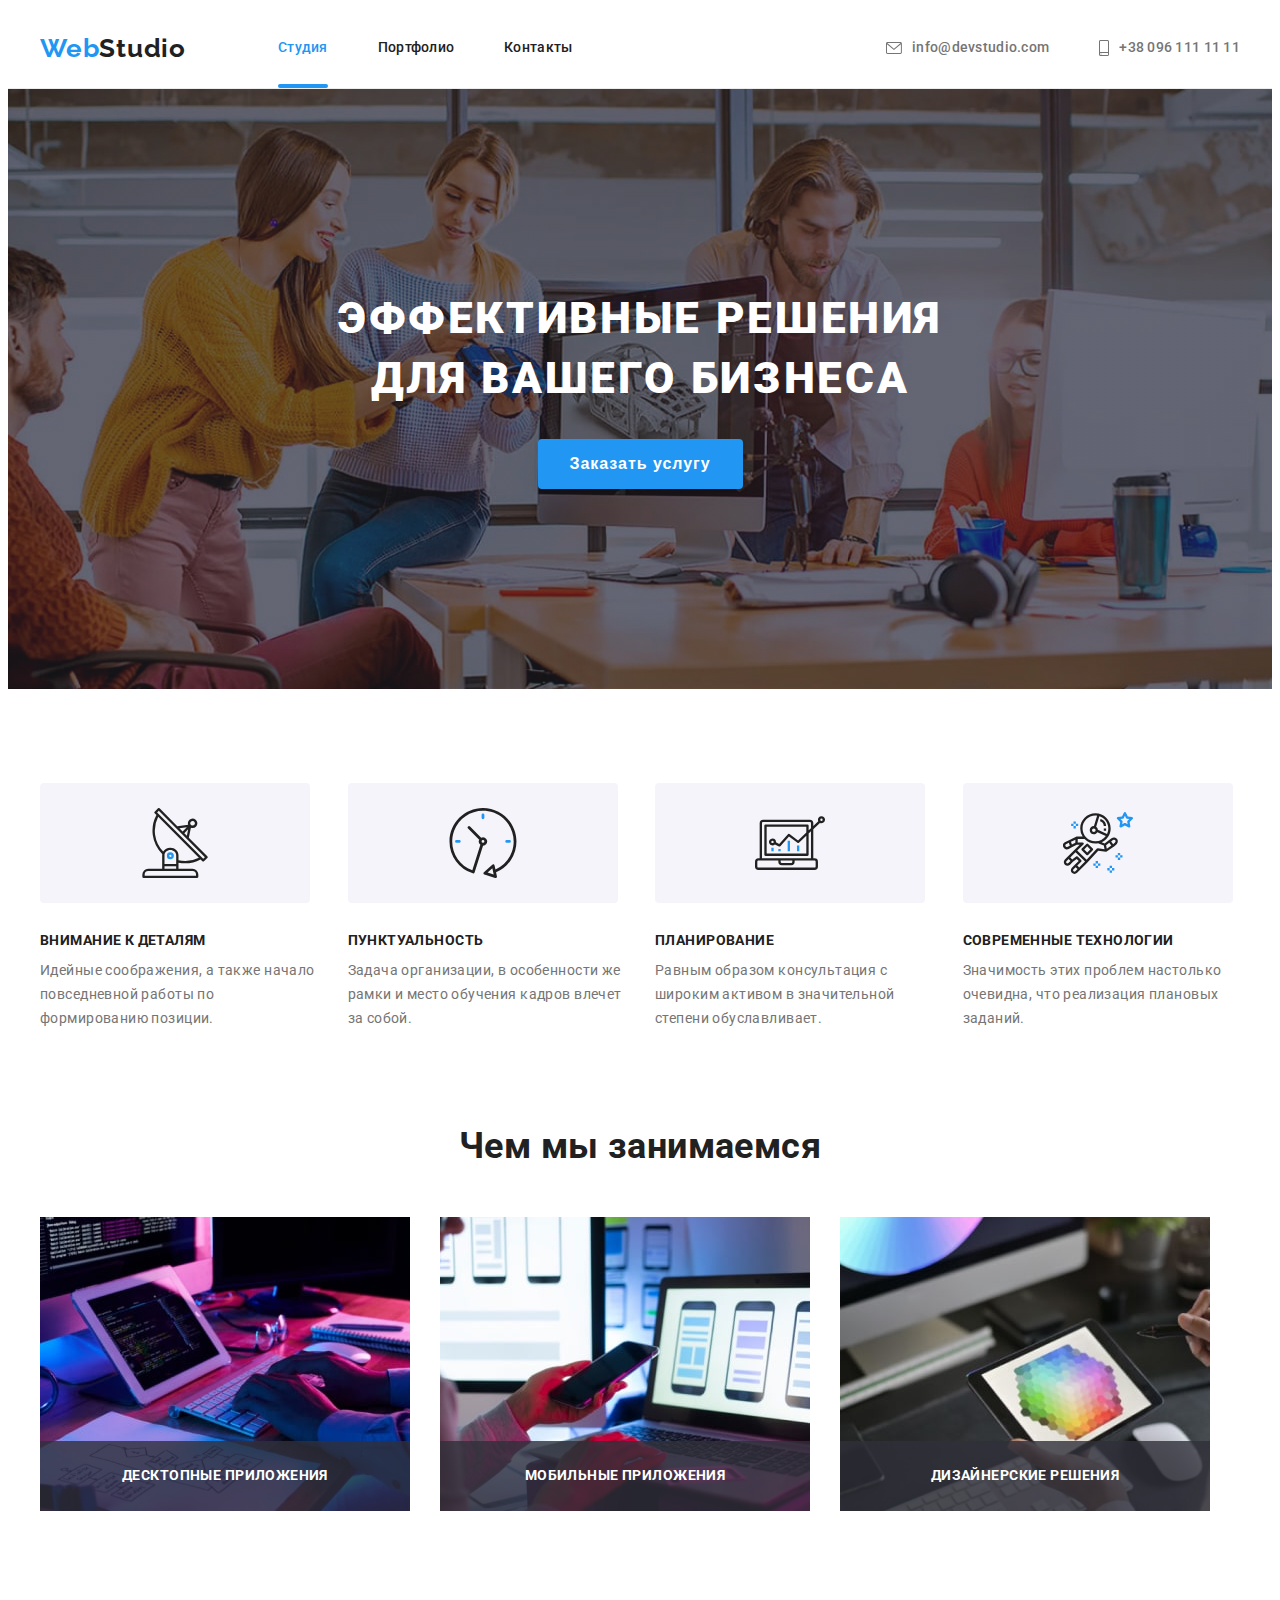
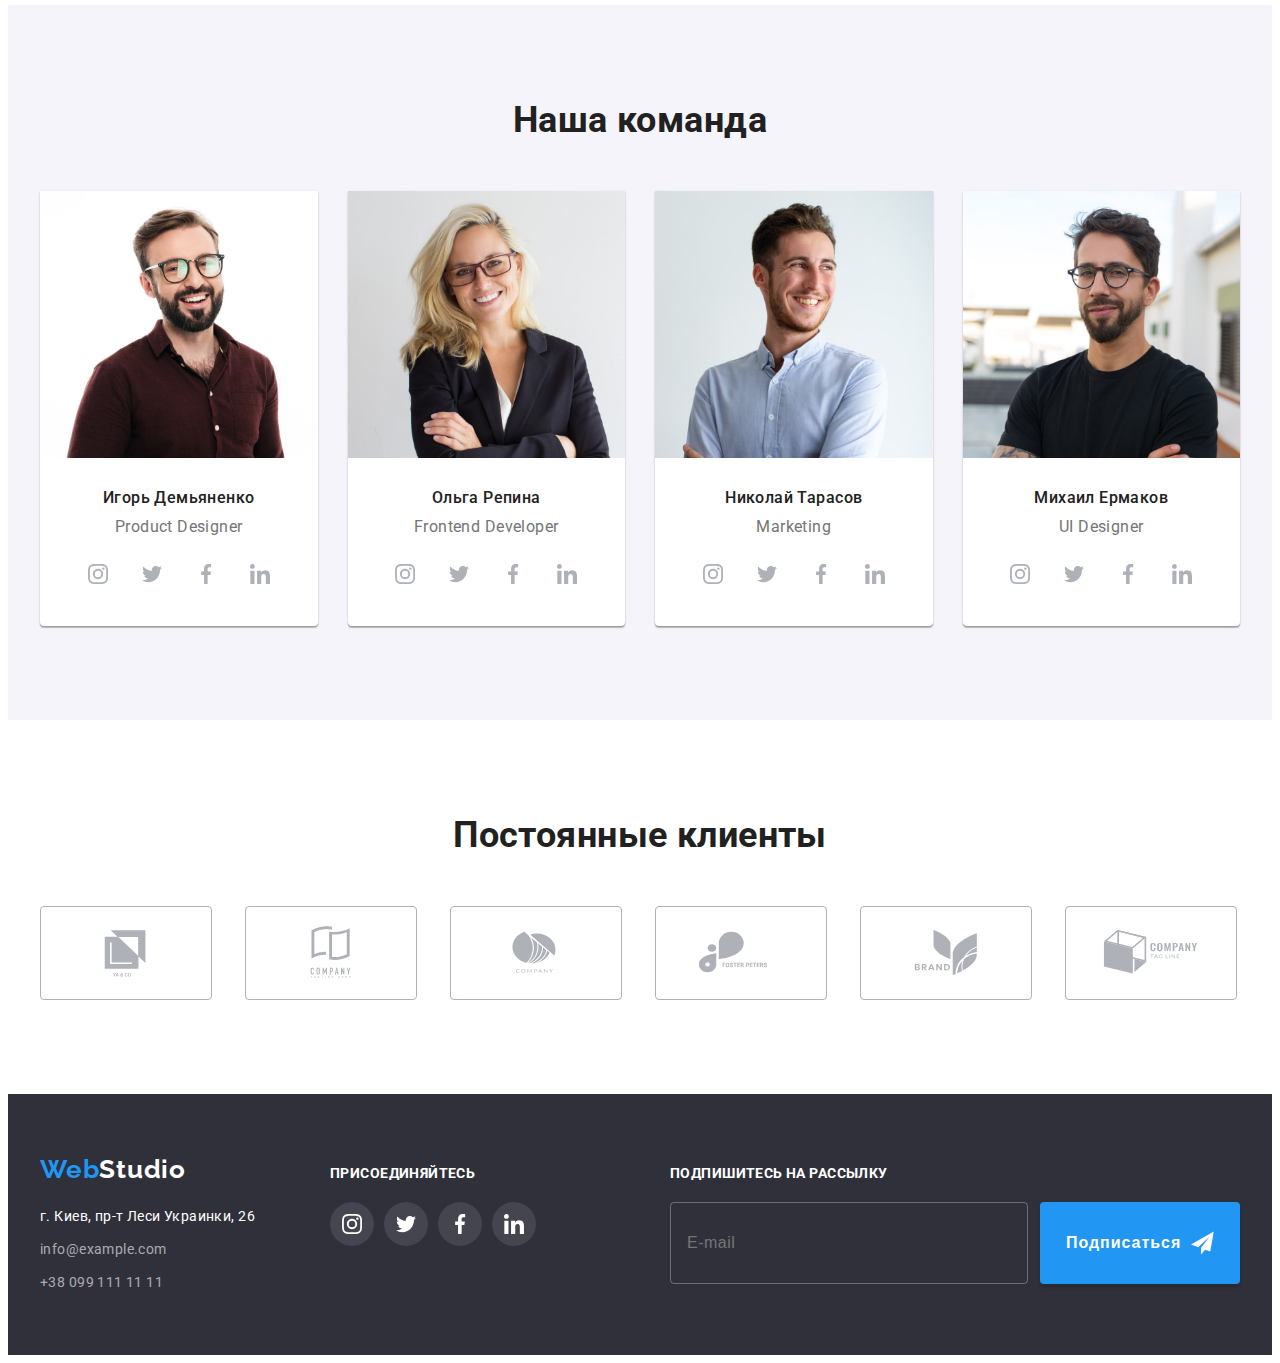
==== commit cd336609: "Changes" ====
--- a/index.html
+++ b/index.html
@@ -22,6 +22,9 @@
       <a href="./index.html" class="logo link">
         <span>Web</span>Studio
       </a>
+      <button type="button" class="menu-open-btn" data-menu-open><svg class="icon-menu" width="40" height="40">
+          <use href="./images/icons.svg#icon-open-menu"></use>
+        </svg></button>
       <nav class="header-nav">
         <ul class="list header-nav-list">
           <li class="item">
@@ -48,45 +51,50 @@
             </svg>+38 096 111 11 11</a>
         </li>
       </ul>
-      <button type="button" class="menu-open-btn">O</button>
     </div>
-    <div class="mob-menu is-hidden">
+    <div class="mob-menu is-hidden" data-menu>
       <div class="menu-container">
-        <button type="button" class="menu-close-btn">X</button>
-        <ul class="list mob-menu-list">
-          <li class="item">
-            <a href="./index.html" class="link mob-menu-link current">Студия</a>
-          </li>
-          <li class="item">
-            <a href="./portfolio.html" class="link mob-menu-link">Портфолио</a>
-          </li>
-          <li class="item">
-            <a href="" class="link mob-menu-link">Контакты</a>
-          </li>
-        </ul>
-        <ul class="list menu-contact-list">
-          <li class="item menu-item">
-            <a href="tel:+380961111111" class="link menu-contact tel">+38 096 111 11 11</a>
-          </li>
-          <li class="item menu-item">
-            <a href="mailto:info@devstudio.com" class="link menu-contact mail">info@devstudio.com</a>
-          </li>
-        </ul>
-        <div class="menu-social">
-          <ul class="list menu-social-list">
-            <li class="item menu-social-item">
-              <a href="" class="link menu-social-link">Instagram</a>
-            </li>
-            <li class="item menu-social-item">
-              <a href="" class="link menu-social-link">Twitter</a>
-            </li>
-            <li class="item menu-social-item">
-              <a href="" class="link menu-social-link">Facebook</a>
-            </li>
-            <li class="item menu-social-item">
-              <a href="" class="link menu-social-link">LinkedIn</a>
+        <div class="mob-menu-top">
+          <button type="button" class="menu-close-btn" data-menu-close><svg class="icon-menu" width="40" height="40">
+              <use href="./images/icons.svg#icon-close-menu"></use>
+            </svg></button>
+          <ul class="list mob-menu-list">
+            <li class="item">
+              <a href="./index.html" class="link mob-menu-link current">Студия</a>
+            </li>
+            <li class="item">
+              <a href="./portfolio.html" class="link mob-menu-link">Портфолио</a>
+            </li>
+            <li class="item">
+              <a href="" class="link mob-menu-link">Контакты</a>
             </li>
           </ul>
+        </div>
+        <div class="mob-menu-bottom">
+          <ul class="list menu-contact-list">
+            <li class="item menu-item">
+              <a href="tel:+380961111111" class="link menu-contact tel">+38 096 111 11 11</a>
+            </li>
+            <li class="item menu-item">
+              <a href="mailto:info@devstudio.com" class="link menu-contact mail">info@devstudio.com</a>
+            </li>
+          </ul>
+          <div class="menu-social">
+            <ul class="list menu-social-list">
+              <li class="item menu-social-item">
+                <a href="" class="link menu-social-link">Instagram</a>
+              </li>
+              <li class="item menu-social-item">
+                <a href="" class="link menu-social-link">Twitter</a>
+              </li>
+              <li class="item menu-social-item">
+                <a href="" class="link menu-social-link">Facebook</a>
+              </li>
+              <li class="item menu-social-item">
+                <a href="" class="link menu-social-link">LinkedIn</a>
+              </li>
+            </ul>
+          </div>
         </div>
       </div>
     </div>
--- a/css/main.min.css
+++ b/css/main.min.css
@@ -1 +1 @@
-:root{--accent-color: #2196f3;--main-text-color: #212121;--other-text-color: #ffffff;--second-text-color: #757575;--btn-color: #f5f4fa}.visually-hidden{position:absolute;white-space:nowrap;width:1px;height:1px;overflow:hidden;border:0;padding:0;clip:rect(0 0 0 0);clip-path:inset(50%);margin:-1px}body{font-family:"Roboto",sans-serif;font-size:14px;color:var(--main-text-color);letter-spacing:.03em}.list{list-style:none}.link{text-decoration:none}h1,h2,h3,h4,h5,h6,p,ul{margin:0;padding:0}img{display:block;width:100%;height:auto}.container{width:100%;margin-left:auto;margin-right:auto;padding-left:15px;padding-right:15px}@media screen and (min-width: 480px){.container{width:480px}}@media screen and (min-width: 768px){.container{width:768px}}@media screen and (min-width: 1200px){.container{width:1200px}}.section{padding-top:60px;padding-bottom:60px}@media screen and (min-width: 1200px){.section{padding-top:94px;padding-bottom:94px}}@media screen and (min-width: 1200px){.sections{padding-bottom:94px}}.section--dark{background-color:#f5f4fa}.btn{font-weight:700;font-size:16px;line-height:1.88;letter-spacing:.06em;color:var(--other-text-color);background-color:var(--accent-color);border-radius:4px;border:none;cursor:pointer;box-shadow:0px 4px 4px rgba(0,0,0,.15);transition:background-color 250ms cubic-bezier(0.4, 0, 0.2, 1),box-shadow 250ms cubic-bezier(0.4, 0, 0.2, 1)}.main-title{margin-bottom:30px;font-weight:700;font-size:28px;line-height:1.18;text-align:center}@media screen and (min-width: 1200px){.main-title{font-size:36px;line-height:1.17;margin-bottom:50px}}.social-list{display:flex;justify-content:center}.social-list__item{width:44px;height:44px;margin-right:10px}.social-list__item:last-child{margin-right:0}.social-list__link{width:100%;height:100%;border-radius:50%;background-color:#fff;display:flex;align-items:center;justify-content:center;transition:background-color 250ms cubic-bezier(0.4, 0, 0.2, 1)}.social-list__link:hover,.social-list__link:focus{background-color:var(--accent-color)}.social-list__icon{fill:#afb1b8}.social-list__link:hover .social-list__icon,.social-list__link:focus .social-list__icon{fill:#fff}.backdrop{position:fixed;top:0;left:0;width:100%;height:100%;background-color:rgba(0,0,0,.2);transition:opacity 250ms cubic-bezier(0.4, 0, 0.2, 1),visibility 250ms cubic-bezier(0.4, 0, 0.2, 1)}.modal{display:block;position:absolute;top:50%;left:50%;transform:translate(-50%, -50%) scale(1);min-width:528px;min-height:581px;background-color:#fff;box-shadow:0px 1px 3px rgba(0,0,0,.12),0px 1px 1px rgba(0,0,0,.14),0px 2px 1px rgba(0,0,0,.2);border-radius:4px;transition:transform 250ms cubic-bezier(0.4, 0, 0.2, 1)}.backdrop.is-hidden{visibility:hidden;opacity:0;pointer-events:none}.no-scroll{overflow:hidden}.modal-close-btn{position:absolute;top:10px;right:10px;display:flex;align-items:center;justify-content:center;padding:0;width:30px;height:30px;border:1px solid rgba(0,0,0,.1);border-radius:50%;background-color:rgba(0,0,0,0);transition:fill 250ms cubic-bezier(0.4, 0, 0.2, 1)}.modal-close-btn:hover,.modal-close-btn:focus{fill:#2196f3}.modal-title{margin-top:40px;font-weight:700;font-size:20px;line-height:1.15;text-align:center}.form-field{display:flex;flex-direction:column;margin:12px 40px 10px}.modal-label{margin-bottom:4px;font-size:12px;line-height:1.17;letter-spacing:.01em;color:#757575}.input-wrap{position:relative}.modal-input{width:100%;height:40px;padding:11px 42px;border:1px solid rgba(33,33,33,.2);border-radius:4px;outline:none;transition:border 250ms cubic-bezier(0.4, 0, 0.2, 1)}.modal-input:focus{border:1px solid var(--accent-color)}textarea{resize:none}.modal-coments{padding:12px 16px;height:120px;border:1px solid rgba(33,33,33,.2);border-radius:4px;outline:none;font-size:12px;line-height:1.17;letter-spacing:.01em;color:#757575;transition:border 250ms cubic-bezier(0.4, 0, 0.2, 1)}.modal-coments:focus{border:1px solid var(--accent-color)}.modal-icon{position:absolute;left:12px;top:50%;transform:translateY(-50%);transition:fill 250ms cubic-bezier(0.4, 0, 0.2, 1)}.modal-input:focus+.modal-icon{fill:#2196f3}.check-field{margin:20px 40px 30px 52px}.check-label{font-size:14px;line-height:1.71;color:#757575;display:flex;align-items:center}.check-label span{width:16px;height:15px;border:2px solid #212121;border-radius:2px;margin-right:7px;display:flex;align-items:center;justify-content:center}.modal-check:checked+.check-label span{background-color:var(--accent-color);border:none}.check-icon{fill:rgba(0,0,0,0)}.modal-check:checked+.check-label .check-icon{fill:#fff}.modal-link{padding-left:3px;color:var(--accent-color)}.btn-modal{display:block;font-family:inherit;font-weight:700;font-size:16px;line-height:1.88;letter-spacing:.06em;padding:10px 55px;margin-left:auto;margin-right:auto;color:#fff;background-color:var(--accent-color);box-shadow:0px 4px 4px rgba(0,0,0,.15);border-radius:4px;border:none;cursor:pointer}.logo{font-family:"Raleway",sans-serif;font-style:normal;font-weight:700;font-size:26px;line-height:1.19;letter-spacing:.03em;color:var(--main-text-color);display:block}.logo span{color:var(--accent-color)}.header-border{border-bottom:1px solid #ececec}.header-page .logo{width:100%;padding:16px 0}@media screen and (min-width: 768px){.header-page{width:768px;display:flex;align-items:center}}.header-nav{display:none}@media screen and (min-width: 768px){.header-nav{display:block}}.header-nav-list{display:flex}.header-link{display:block;padding-top:32px;padding-bottom:32px;font-weight:500;font-size:14px;line-height:1.14;letter-spacing:.02em;color:var(--main-text-color);position:relative;transition:color 250ms cubic-bezier(0.4, 0, 0.2, 1)}.header-link:hover,.header-link:focus{color:var(--accent-color)}.header-link.current::after{content:"";position:absolute;left:0;bottom:0;display:block;width:100%;height:4px;background-color:var(--accent-color);border-radius:2px}.header-nav-list .item+.item,.header-contact-list .item+.item{margin-left:50px}.current{color:var(--accent-color)}.header-contact-list{display:none}@media screen and (min-width: 768px){.header-contact-list{display:flex;margin-left:auto}}.header-contact{display:flex;padding-top:32px;padding-bottom:32px;font-weight:500;font-size:14px;line-height:1.14;letter-spacing:.02em;color:var(--second-text-color);align-items:center;transition:color 250ms cubic-bezier(0.4, 0, 0.2, 1)}.header-contact:hover,.header-contact:focus{color:var(--accent-color)}.icon-header{margin-right:10px;fill:currentColor}.menu-open-btn,.menu-close-btn{display:block;margin-left:auto}.menu-close-btn{margin-bottom:10px}.mob-menu{position:fixed;top:0;left:0;z-index:1;background-color:#fff;width:100vw;height:100vh}.mob-menu .menu-container{display:flex;flex-direction:column;justify-content:space-between;height:100%;overflow-y:auto}.mob-menu-list{margin-bottom:40px}.mob-menu-list .item:not(:last-child){margin-bottom:32px}.mob-menu-link{font-weight:500;font-size:40px;line-height:1,18;letter-spacing:.02em;color:#212121}.menu-contact.tel{font-weight:500;font-size:34px;line-height:1,33;letter-spacing:.02em;color:var(--accent-color)}.menu-contact.mail{font-weight:500;font-size:24px;line-height:28px;letter-spacing:.02em;color:var(--second-text-color)}.hero{width:100%;height:auto;padding:118px 0;margin-left:auto;margin-right:auto;text-align:center;background-color:#c4c4c4;background-image:linear-gradient(to right, rgba(47, 48, 58, 0.4), rgba(47, 48, 58, 0.4)),url("../images/overlay-mob.jpg");background-repeat:no-repeat;background-position:center;background-size:cover}@media(min-device-pixel-ratio: 2),(min-resolution: 192dpi),(min-resolution: 2dppx){.hero{background-image:linear-gradient(to right, rgba(47, 48, 58, 0.4), rgba(47, 48, 58, 0.4)),url("../images/overlay-mob-2x.jpg")}}@media screen and (min-width: 768px){.hero{width:768px;padding:118px 0;background-image:linear-gradient(to right, rgba(47, 48, 58, 0.4), rgba(47, 48, 58, 0.4)),url("../images/overlay-tab.jpg")}}@media screen and (min-width: 768px)and (min-device-pixel-ratio: 2),screen and (min-width: 768px)and (min-resolution: 192dpi),screen and (min-width: 768px)and (min-resolution: 2dppx){.hero{background-image:linear-gradient(to right, rgba(47, 48, 58, 0.4), rgba(47, 48, 58, 0.4)),url("../images/overlay-tab-2x.jpg")}}@media screen and (min-width: 1200px){.hero{max-width:1600px;padding:200px 0;background-image:linear-gradient(to right, rgba(47, 48, 58, 0.4), rgba(47, 48, 58, 0.4)),url("../images/overlay.jpg")}}@media screen and (min-width: 1200px)and (min-device-pixel-ratio: 2),screen and (min-width: 1200px)and (min-resolution: 192dpi),screen and (min-width: 1200px)and (min-resolution: 2dppx){.hero{background-image:linear-gradient(to right, rgba(47, 48, 58, 0.4), rgba(47, 48, 58, 0.4)),url("../images/overlay-2x.jpg")}}.hero__title{margin-bottom:30px;font-weight:900;font-size:24px;line-height:1.62;letter-spacing:.06em;text-transform:uppercase;color:var(--other-text-color)}@media screen and (min-width: 1200px){.hero__title{font-size:44px;line-height:1.36}}.hero__btn{display:inline-block;padding:10px 32px}.hero__btn:hover,.hero__btn:focus{background-color:#188ce8}.sides-list{display:flex;flex-wrap:wrap;gap:30px}.sides-list__item{width:100%}@media screen and (min-width: 768px){.sides-list__item{width:calc((100% - 30px)/2)}}@media screen and (min-width: 1200px){.sides-list__item{width:calc((100% - 90px)/4)}}.sides-list__title{margin-bottom:10px;font-weight:700;font-size:14px;line-height:1.14;text-transform:uppercase;text-align:center}@media screen and (min-width: 768px){.sides-list__title{text-align:left}}.sides-list__text{font-weight:400;font-size:14px;line-height:1.71;color:var(--second-text-color)}.sides-list__icon{display:flex;max-width:450px;height:120px;background-color:var(--btn-color);border-radius:4px;align-items:center;justify-content:center;margin-bottom:30px}@media screen and (min-width: 768px){.sides-list__icon{max-width:354px}}@media screen and (min-width: 1200px){.sides-list__icon{max-width:270px}}.work{display:none}@media screen and (min-width: 1200px){.work{display:block}}.work-list{display:flex}.work-list__item{margin-right:30px}.work-list__item:nth-child(3n){margin-right:0}.work-list__pic{display:block;position:relative;width:370px}.work-box{position:absolute;left:0;bottom:0;width:100%;background-color:rgba(47,48,58,.8)}.work-box__item{display:block;padding-top:27px;padding-bottom:27px;font-weight:700;font-size:14px;line-height:1.14;text-align:center;text-transform:uppercase;color:#fff}.our-team{padding-top:30px;padding-bottom:24px}@media screen and (min-width: 1200px){.our-team{padding-bottom:30px}}.our-team__name{font-weight:500;font-size:16px;line-height:1.19;text-align:center;margin-bottom:10px}.our-team__position{font-weight:400;font-size:16px;line-height:1.19;text-align:center;color:var(--second-text-color);margin-bottom:16px}.team-list{display:flex;flex-wrap:wrap;gap:30px}.team-list__item{width:100%;box-shadow:0px 1px 3px rgba(0,0,0,.12),0px 1px 1px rgba(0,0,0,.14),0px 2px 1px rgba(0,0,0,.2);border-radius:0px 0px 4px 4px;border:none;background-color:#fff}@media screen and (min-width: 768px){.team-list__item{width:calc((100% - 30px)/2)}}@media screen and (min-width: 1200px){.team-list__item{width:calc((100% - 90px)/4)}}.client-list{display:flex;flex-wrap:wrap;gap:30px}.client-list__item{width:calc((100% - 30px)/2)}@media screen and (min-width: 768px){.client-list__item{width:calc((100% - 60px)/3)}}@media screen and (min-width: 1200px){.client-list__item{width:calc((100% - 150px)/6)}}.client-list__link{display:flex;max-width:210px;height:92px;border:1px solid #afb1b8;border-radius:4px;align-items:center;justify-content:center;color:#afb1b8;transition:background-color 250ms cubic-bezier(0.4, 0, 0.2, 1)}.client-list__link:hover,.client-list__link:focus{border:1px solid var(--accent-color);color:var(--accent-color)}@media screen and (min-width: 768px){.client-list__link{max-width:226px;height:92px}}@media screen and (min-width: 1200px){.client-list__link{max-width:170px;height:92px}}.client-list__icon{fill:currentColor}.btn-portfolio{font-family:inherit;font-weight:500;font-size:16px;line-height:1.62;letter-spacing:.03em;color:var(--main-text-color);background-color:var(--btn-color);border-radius:4px;border:none;cursor:pointer;padding:6px 22px;transition:background-color 250ms cubic-bezier(0.4, 0, 0.2, 1),box-shadow 250ms cubic-bezier(0.4, 0, 0.2, 1)}.btn-portfolio:hover,.btn-portfolio:focus{color:var(--other-text-color);background-color:var(--accent-color);box-shadow:0px 3px 1px rgba(0,0,0,.1),0px 1px 2px rgba(0,0,0,.08),0px 2px 2px rgba(0,0,0,.12)}.btn-portfolio-list{display:flex;flex-wrap:wrap;row-gap:15px;margin-bottom:40px}@media screen and (min-width: 768px){.btn-portfolio-list{justify-content:center;margin-bottom:30px}}@media screen and (min-width: 1200px){.btn-portfolio-list{margin-bottom:50px}}.btn-portfolio-list>.item{margin-right:8px}.btn-portfolio-list .item:last-child{margin-right:0}button.current{color:var(--other-text-color);background-color:var(--accent-color)}.portfolio-projects{padding:20px 24px;background:#fff;border-bottom:1px solid #eee;border-left:1px solid #eee;border-right:1px solid #eee}.portfolio-title{font-weight:700;font-size:18px;line-height:2;letter-spacing:.06em;color:var(--main-text-color);margin-bottom:4px}.portfolio-item{font-weight:400;font-size:16px;line-height:1.88;color:var(--second-text-color)}.portfolio-list{display:flex;flex-wrap:wrap;gap:30px}.portfolio-list .item{width:100%}@media screen and (min-width: 768px){.portfolio-list .item{width:calc((100% - 30px)/2)}}@media screen and (min-width: 1200px){.portfolio-list .item{width:calc((100% - 60px)/3)}}.portfolio-link{display:block}.portfolio-link:hover,.portfolio-link:focus{box-shadow:0px 1px 1px rgba(0,0,0,.12),0px 4px 4px rgba(0,0,0,.06),1px 4px 6px rgba(73,66,66,.16)}.portfolio-thumb{position:relative;overflow:hidden}.portfolio-card-text{display:block;position:absolute;bottom:0%;left:0%;width:100%;height:100%;padding:63px 24px;font-size:18px;line-height:1.56;color:var(--other-text-color);background-color:rgba(33,150,243,.9);transform:translatey(100%);transition:transform 250ms cubic-bezier(0.4, 0, 0.2, 1)}.portfolio-link:hover .portfolio-card-text{transform:translatey(0)}.footer{background-color:#2f303a;padding-top:60px;padding-bottom:60px}.footer .container{display:block;width:100%}@media screen and (min-width: 1200px){.footer .container{width:768px;padding-left:15px;padding-right:15px}}@media screen and (min-width: 1200px){.footer .container{width:1200px;display:flex;align-items:baseline}}.address-contact{margin-bottom:60px}@media screen and (min-width: 768px){.address-contact{margin-bottom:0}}@media screen and (min-width: 1200px){.address-contact{margin-right:75px}}.footer .logo{margin-bottom:20px;margin-right:0;text-align:center;color:#fff}@media screen and (min-width: 1200px){.footer .logo{text-align:left}}.footer-address{font-style:normal;font-weight:400;font-size:14px;line-height:1.71;color:var(--other-text-color);text-align:center}@media screen and (min-width: 1200px){.footer-address{text-align:left}}.footer-contact{font-style:normal;font-weight:400;font-size:14px;line-height:1.71;color:rgba(255,255,255,.6);text-align:center}@media screen and (min-width: 1200px){.footer-contact{text-align:left}}.footer-list{display:flex;flex-direction:column}.footer-list .item{display:flex;justify-content:center;margin-bottom:9px}@media screen and (min-width: 1200px){.footer-list .item{justify-content:left}}.footer-list .item:last-child{margin-bottom:0}.footer-item{font-weight:700;font-size:14px;line-height:1.14;text-transform:uppercase;color:#fff;margin-bottom:20px;text-align:center}@media screen and (min-width: 1200px){.footer-item{text-align:left}}.footer-soc-list{display:flex;justify-content:center;margin-bottom:60px}@media screen and (min-width: 768px){.footer-soc-list{margin-bottom:0}}.footer-soc-item{width:44px;height:44px;margin-right:10px}.footer-soc-item:last-child{margin-right:0}.footer-soc-link{width:100%;height:100%;border-radius:50%;background-color:rgba(255,255,255,.1);display:flex;align-items:center;justify-content:center;transition:background-color 250ms cubic-bezier(0.4, 0, 0.2, 1)}.footer-soc-link:hover,.footer-soc-link:focus{background-color:var(--accent-color)}.icon-soc-footer{fill:#fff}@media screen and (min-width: 768px)and (max-width: 1199px){.footer-cont{display:flex;justify-content:space-around;align-items:baseline;margin-bottom:60px}}@media screen and (min-width: 1200px){.footer-cont{display:flex;align-items:baseline}}.footer-send{width:100%}@media screen and (min-width: 1200px){.footer-send{margin-left:auto;width:570px}}.footer-form-item{font-weight:700;font-size:14px;line-height:1.14;text-transform:uppercase;color:#fff;text-align:center;margin-bottom:20px}@media screen and (min-width: 1200px){.footer-form-item{text-align:left}}.footer-form{display:flex;flex-direction:column;justify-content:center;max-width:450px;margin-left:auto;margin-right:auto}@media screen and (min-width: 1200px){.footer-form{flex-direction:row;justify-content:left;max-width:100%;margin-left:0;margin-right:0}}.footer-input{width:100%;height:50px;border:1px solid rgba(255,255,255,.3);border-radius:4px;outline:none;font-size:16px;line-height:1.25;letter-spacing:.03em;padding:15px 16px;margin-bottom:20px;color:rgba(255,255,255,.6);background-color:rgba(0,0,0,0)}@media screen and (min-width: 1200px){.footer-input{max-width:358px;margin-right:12px;margin-bottom:0}}.btn-footer{max-width:200px;display:flex;align-items:center;margin-right:auto;margin-left:auto;padding:10px 26px}@media screen and (min-width: 1200px){.btn-footer{margin-right:0%;margin-left:0%}}.send-icon{margin-left:10px}/*# sourceMappingURL=main.min.css.map */+:root{--accent-color: #2196f3;--main-text-color: #212121;--other-text-color: #ffffff;--second-text-color: #757575;--btn-color: #f5f4fa}.visually-hidden{position:absolute;white-space:nowrap;width:1px;height:1px;overflow:hidden;border:0;padding:0;clip:rect(0 0 0 0);clip-path:inset(50%);margin:-1px}body{font-family:"Roboto",sans-serif;font-size:14px;color:var(--main-text-color);letter-spacing:.03em}.list{list-style:none}.link{text-decoration:none}h1,h2,h3,h4,h5,h6,p,ul{margin:0;padding:0}img{display:block;width:100%;height:auto}.container{width:100%;margin-left:auto;margin-right:auto;padding-left:15px;padding-right:15px}@media screen and (min-width: 480px){.container{width:480px}}@media screen and (min-width: 768px){.container{width:768px}}@media screen and (min-width: 1200px){.container{width:1200px}}.section{padding-top:60px;padding-bottom:60px}@media screen and (min-width: 1200px){.section{padding-top:94px;padding-bottom:94px}}@media screen and (min-width: 1200px){.sections{padding-bottom:94px}}.section--dark{background-color:#f5f4fa}.btn{font-weight:700;font-size:16px;line-height:1.88;letter-spacing:.06em;color:var(--other-text-color);background-color:var(--accent-color);border-radius:4px;border:none;cursor:pointer;box-shadow:0px 4px 4px rgba(0,0,0,.15);transition:background-color 250ms cubic-bezier(0.4, 0, 0.2, 1),box-shadow 250ms cubic-bezier(0.4, 0, 0.2, 1)}.main-title{margin-bottom:30px;font-weight:700;font-size:28px;line-height:1.18;text-align:center}@media screen and (min-width: 1200px){.main-title{font-size:36px;line-height:1.17;margin-bottom:50px}}.social-list{display:flex;justify-content:center}.social-list__item{width:44px;height:44px;margin-right:10px}.social-list__item:last-child{margin-right:0}.social-list__link{width:100%;height:100%;border-radius:50%;background-color:#fff;display:flex;align-items:center;justify-content:center;transition:background-color 250ms cubic-bezier(0.4, 0, 0.2, 1)}.social-list__link:hover,.social-list__link:focus{background-color:var(--accent-color)}.social-list__icon{fill:#afb1b8}.social-list__link:hover .social-list__icon,.social-list__link:focus .social-list__icon{fill:#fff}.backdrop{position:fixed;top:0;left:0;width:100%;height:100%;background-color:rgba(0,0,0,.2);padding-left:15px;padding-right:15px;padding-top:93px;padding-bottom:93px;overflow-y:scroll}@media screen and (min-width: 768px){.backdrop{padding:0;transition:opacity 250ms cubic-bezier(0.4, 0, 0.2, 1),visibility 250ms cubic-bezier(0.4, 0, 0.2, 1);overflow-y:auto}}.modal{display:block;position:relative;padding-right:40px;padding-left:40px;padding-bottom:40px;max-width:450px;min-height:609px;background-color:#fff;box-shadow:0px 1px 3px rgba(0,0,0,.12),0px 1px 1px rgba(0,0,0,.14),0px 2px 1px rgba(0,0,0,.2);border-radius:4px}@media screen and (min-width: 480px){.modal{max-width:450px;width:100%;padding:0;position:absolute;top:50%;left:50%;transform:translate(-50%, -50%) scale(1);transition:transform 250ms cubic-bezier(0.4, 0, 0.2, 1)}}@media screen and (min-width: 1200px){.modal{min-width:528px;min-height:581px}}.backdrop.is-hidden{visibility:hidden;opacity:0;pointer-events:none}.no-scroll{overflow:hidden}.modal-close-btn{position:absolute;top:10px;right:10px;display:flex;align-items:center;justify-content:center;padding:0;width:30px;height:30px;border:1px solid rgba(0,0,0,.1);border-radius:50%;background-color:rgba(0,0,0,0);transition:fill 250ms cubic-bezier(0.4, 0, 0.2, 1)}.modal-close-btn:hover,.modal-close-btn:focus{fill:#2196f3}.modal-title{display:inline-block;margin-top:40px;font-weight:700;font-size:20px;line-height:1.5;text-align:center}@media screen and (min-width: 480px){.modal-title{margin-left:40px;margin-right:40px}}@media screen and (min-width: 1200px){.modal-title{line-height:1.15}}.form-field{display:flex;flex-direction:column;margin:12px 0px 10px}@media screen and (min-width: 480px){.form-field{margin:12px 40px 10px}}.modal-label{margin-bottom:4px;font-size:12px;line-height:1.17;letter-spacing:.01em;color:#757575}.input-wrap{position:relative}.modal-input{width:100%;height:40px;padding:11px 42px;border:1px solid rgba(33,33,33,.2);border-radius:4px;outline:none;transition:border 250ms cubic-bezier(0.4, 0, 0.2, 1)}.modal-input:focus{border:1px solid var(--accent-color)}textarea{resize:none}.modal-coments{padding:12px 16px;height:120px;border:1px solid rgba(33,33,33,.2);border-radius:4px;outline:none;font-size:14px;line-height:1.17;letter-spacing:.01em;color:#757575;transition:border 250ms cubic-bezier(0.4, 0, 0.2, 1)}.modal-coments:focus{border:1px solid var(--accent-color)}@media screen and (min-width: 1200px){.modal-coments{font-size:12px}}.modal-icon{position:absolute;left:12px;top:50%;transform:translateY(-50%);transition:fill 250ms cubic-bezier(0.4, 0, 0.2, 1)}.modal-input:focus+.modal-icon{fill:#2196f3}.check-field{margin:20px 0px 30px 0px}@media screen and (min-width: 480px){.check-field{margin:20px 40px 30px 40px}}@media screen and (min-width: 1200px){.check-field{margin:20px 40px 30px 52px}}.check-label{font-size:12px;line-height:1.17;color:#757575;display:flex;align-items:center}@media screen and (min-width: 1200px){.check-label{font-size:14px;line-height:1.71}}.check-label span{width:16px;height:15px;border:2px solid #212121;border-radius:2px;margin-right:7px;display:flex;align-items:center;justify-content:center}.modal-check:checked+.check-label span{background-color:var(--accent-color);border:none}.check-icon{fill:rgba(0,0,0,0)}.modal-check:checked+.check-label .check-icon{fill:#fff}.modal-link{padding-left:3px;color:var(--accent-color)}.btn-modal{display:block;font-family:inherit;font-weight:700;font-size:16px;line-height:1.88;letter-spacing:.06em;padding:10px 55px;margin-left:auto;margin-right:auto;color:#fff;background-color:var(--accent-color);box-shadow:0px 4px 4px rgba(0,0,0,.15);border-radius:4px;border:none;cursor:pointer}.logo{font-family:"Raleway",sans-serif;font-style:normal;font-weight:700;font-size:26px;line-height:1.19;letter-spacing:.03em;color:var(--main-text-color);display:block}.logo span{color:var(--accent-color)}.header-border{border-bottom:1px solid #ececec}.header-page{display:flex;align-items:center}.header-page .logo{width:100%;padding:16px 0}@media screen and (min-width: 768px)and (max-width: 1199px){.header-page .logo{max-width:134px}}@media screen and (min-width: 1200px){.header-page .logo{max-width:145px;margin-right:93px}}@media screen and (min-width: 768px)and (max-width: 1199px){.header-page{justify-content:space-between}}.header-nav{display:none}@media screen and (min-width: 768px){.header-nav{display:block}}.header-nav-list{display:flex}.header-link{display:block;padding-top:32px;padding-bottom:32px;font-weight:500;font-size:14px;line-height:1.14;letter-spacing:.02em;color:var(--main-text-color);position:relative;transition:color 250ms cubic-bezier(0.4, 0, 0.2, 1)}.header-link:hover,.header-link:focus{color:var(--accent-color)}.header-link.current::after{content:"";position:absolute;left:0;bottom:0;display:block;width:100%;height:4px;background-color:var(--accent-color);border-radius:2px}.header-nav-list .item+.item{margin-left:50px}.header-contact-list .item+.item{margin-top:10px}@media screen and (min-width: 1200px){.header-contact-list .item+.item{margin-left:50px;margin-top:0}}.current{color:var(--accent-color)}.header-contact-list{display:none}@media screen and (min-width: 768px){.header-contact-list{display:block}}@media screen and (min-width: 1200px){.header-contact-list{display:flex;margin-left:auto}}.header-contact{display:flex;font-weight:500;font-size:14px;line-height:1.14;letter-spacing:.02em;color:var(--second-text-color);align-items:center;transition:color 250ms cubic-bezier(0.4, 0, 0.2, 1)}@media screen and (min-width: 1200px){.header-contact{padding-top:32px;padding-bottom:32px}}.header-contact:hover,.header-contact:focus{color:var(--accent-color)}.icon-header{margin-right:10px;fill:currentColor}.menu-open-btn,.menu-close-btn{display:block;padding:0;width:40px;height:40px;border:none;background-color:rgba(0,0,0,0);transition:fill 250ms cubic-bezier(0.4, 0, 0.2, 1)}.menu-open-btn:hover,.menu-open-btn:focus,.menu-close-btn:hover,.menu-close-btn:focus{fill:#2196f3}@media(min-width: 768px){.menu-open-btn,.menu-close-btn{display:none}}.menu-close-btn{margin-left:auto}.mob-menu{position:fixed;top:0;left:0;z-index:1;background-color:#fff;width:100vw;height:100vh;padding-top:10px;padding-bottom:10px}.mob-menu.is-hidden{visibility:hidden;opacity:0;pointer-events:none}.mob-menu .current{color:var(--accent-color)}@media(min-width: 768px){.mob-menu{display:none}}.menu-container{width:100%;margin-left:auto;margin-right:auto;padding-left:40px;padding-right:15px;display:flex;flex-direction:column;justify-content:space-between;height:100%;overflow-y:auto}@media screen and (min-width: 480px){.menu-container{width:480px}}.mob-menu-list{margin-bottom:40px}.mob-menu-list .item:not(:last-child),.menu-contact-list .item:not(:last-child){margin-bottom:32px}.mob-menu-link{font-weight:500;font-size:40px;line-height:1,18;letter-spacing:.02em;color:#212121}.menu-contact.tel{font-weight:500;font-size:34px;line-height:1,33;letter-spacing:.02em;color:var(--accent-color)}.menu-contact.mail{font-weight:500;font-size:24px;line-height:28px;letter-spacing:.02em;color:var(--second-text-color)}.menu-contact-list{margin-bottom:64px}.menu-social-link{font-weight:500;font-size:18px;line-height:1.22;letter-spacing:.02em;color:#2196f3}.menu-social-list{display:flex;flex-wrap:wrap;gap:10px}.menu-social-item:not(:last-child){border-right:1px solid #2196f3;padding-right:10px}.hero{width:100%;height:auto;padding:118px 0;margin-left:auto;margin-right:auto;text-align:center;background-color:#c4c4c4;background-image:linear-gradient(to right, rgba(47, 48, 58, 0.4), rgba(47, 48, 58, 0.4)),url("../images/overlay-mob.jpg");background-repeat:no-repeat;background-position:center;background-size:cover}@media(min-device-pixel-ratio: 2),(min-resolution: 192dpi),(min-resolution: 2dppx){.hero{background-image:linear-gradient(to right, rgba(47, 48, 58, 0.4), rgba(47, 48, 58, 0.4)),url("../images/overlay-mob-2x.jpg")}}@media screen and (min-width: 768px){.hero{max-width:1200px;width:100%;padding:118px 0;background-image:linear-gradient(to right, rgba(47, 48, 58, 0.4), rgba(47, 48, 58, 0.4)),url("../images/overlay-tab.jpg")}}@media screen and (min-width: 768px)and (min-device-pixel-ratio: 2),screen and (min-width: 768px)and (min-resolution: 192dpi),screen and (min-width: 768px)and (min-resolution: 2dppx){.hero{background-image:linear-gradient(to right, rgba(47, 48, 58, 0.4), rgba(47, 48, 58, 0.4)),url("../images/overlay-tab-2x.jpg")}}@media screen and (min-width: 1200px){.hero{max-width:1600px;width:100%;padding:200px 0;background-image:linear-gradient(to right, rgba(47, 48, 58, 0.4), rgba(47, 48, 58, 0.4)),url("../images/overlay.jpg")}}@media screen and (min-width: 1200px)and (min-device-pixel-ratio: 2),screen and (min-width: 1200px)and (min-resolution: 192dpi),screen and (min-width: 1200px)and (min-resolution: 2dppx){.hero{background-image:linear-gradient(to right, rgba(47, 48, 58, 0.4), rgba(47, 48, 58, 0.4)),url("../images/overlay-2x.jpg")}}.hero__title{margin-bottom:30px;font-weight:900;font-size:24px;line-height:1.62;letter-spacing:.06em;text-transform:uppercase;color:var(--other-text-color)}@media screen and (min-width: 1200px){.hero__title{font-size:44px;line-height:1.36}}.hero__btn{display:inline-block;padding:10px 32px}.hero__btn:hover,.hero__btn:focus{background-color:#188ce8}.sides-list{display:flex;flex-wrap:wrap;gap:30px}.sides-list__item{width:100%}@media screen and (min-width: 768px){.sides-list__item{width:calc((100% - 30px)/2)}}@media screen and (min-width: 1200px){.sides-list__item{width:calc((100% - 90px)/4)}}.sides-list__title{margin-bottom:10px;font-weight:700;font-size:14px;line-height:1.14;text-transform:uppercase;text-align:center}@media screen and (min-width: 768px){.sides-list__title{text-align:left}}.sides-list__text{font-weight:400;font-size:14px;line-height:1.71;color:var(--second-text-color)}.sides-list__icon{display:flex;max-width:450px;height:120px;background-color:var(--btn-color);border-radius:4px;align-items:center;justify-content:center;margin-bottom:30px}@media screen and (min-width: 768px){.sides-list__icon{max-width:354px}}@media screen and (min-width: 1200px){.sides-list__icon{max-width:270px}}.work{display:none}@media screen and (min-width: 1200px){.work{display:block}}.work-list{display:flex}.work-list__item{margin-right:30px}.work-list__item:nth-child(3n){margin-right:0}.work-list__pic{display:block;position:relative;width:370px}.work-box{position:absolute;left:0;bottom:0;width:100%;background-color:rgba(47,48,58,.8)}.work-box__item{display:block;padding-top:27px;padding-bottom:27px;font-weight:700;font-size:14px;line-height:1.14;text-align:center;text-transform:uppercase;color:#fff}.our-team{padding-top:30px;padding-bottom:24px}@media screen and (min-width: 1200px){.our-team{padding-bottom:30px}}.our-team__name{font-weight:500;font-size:16px;line-height:1.19;text-align:center;margin-bottom:10px}.our-team__position{font-weight:400;font-size:16px;line-height:1.19;text-align:center;color:var(--second-text-color);margin-bottom:16px}.team-list{display:flex;flex-wrap:wrap;gap:30px}.team-list__item{width:100%;box-shadow:0px 1px 3px rgba(0,0,0,.12),0px 1px 1px rgba(0,0,0,.14),0px 2px 1px rgba(0,0,0,.2);border-radius:0px 0px 4px 4px;border:none;background-color:#fff}@media screen and (min-width: 768px){.team-list__item{width:calc((100% - 30px)/2)}}@media screen and (min-width: 1200px){.team-list__item{width:calc((100% - 90px)/4)}}.client-list{display:flex;flex-wrap:wrap;gap:30px}.client-list__item{width:calc((100% - 30px)/2)}@media screen and (min-width: 768px){.client-list__item{width:calc((100% - 60px)/3)}}@media screen and (min-width: 1200px){.client-list__item{width:calc((100% - 150px)/6)}}.client-list__link{display:flex;max-width:210px;height:92px;border:1px solid #afb1b8;border-radius:4px;align-items:center;justify-content:center;color:#afb1b8;transition:background-color 250ms cubic-bezier(0.4, 0, 0.2, 1)}.client-list__link:hover,.client-list__link:focus{border:1px solid var(--accent-color);color:var(--accent-color)}@media screen and (min-width: 768px){.client-list__link{max-width:226px;height:92px}}@media screen and (min-width: 1200px){.client-list__link{max-width:170px;height:92px}}.client-list__icon{fill:currentColor}.btn-portfolio{font-family:inherit;font-weight:500;font-size:16px;line-height:1.62;letter-spacing:.03em;color:var(--main-text-color);background-color:var(--btn-color);border-radius:4px;border:none;cursor:pointer;padding:6px 22px;transition:background-color 250ms cubic-bezier(0.4, 0, 0.2, 1),box-shadow 250ms cubic-bezier(0.4, 0, 0.2, 1)}.btn-portfolio:hover,.btn-portfolio:focus{color:var(--other-text-color);background-color:var(--accent-color);box-shadow:0px 3px 1px rgba(0,0,0,.1),0px 1px 2px rgba(0,0,0,.08),0px 2px 2px rgba(0,0,0,.12)}.btn-portfolio-list{display:flex;flex-wrap:wrap;row-gap:15px;margin-bottom:40px}@media screen and (min-width: 768px){.btn-portfolio-list{justify-content:center;margin-bottom:30px}}@media screen and (min-width: 1200px){.btn-portfolio-list{margin-bottom:50px}}.btn-portfolio-list>.item{margin-right:8px}.btn-portfolio-list .item:last-child{margin-right:0}button.current{color:var(--other-text-color);background-color:var(--accent-color)}.portfolio-projects{padding:20px 24px;background:#fff;border-bottom:1px solid #eee;border-left:1px solid #eee;border-right:1px solid #eee}.portfolio-title{font-weight:700;font-size:18px;line-height:2;letter-spacing:.06em;color:var(--main-text-color);margin-bottom:4px}.portfolio-item{font-weight:400;font-size:16px;line-height:1.88;color:var(--second-text-color)}.portfolio-list{display:flex;flex-wrap:wrap;gap:30px}.portfolio-list .item{width:100%}@media screen and (min-width: 768px){.portfolio-list .item{width:calc((100% - 30px)/2)}}@media screen and (min-width: 1200px){.portfolio-list .item{width:calc((100% - 60px)/3)}}.portfolio-link{display:block}.portfolio-link:hover,.portfolio-link:focus{box-shadow:0px 1px 1px rgba(0,0,0,.12),0px 4px 4px rgba(0,0,0,.06),1px 4px 6px rgba(73,66,66,.16)}.portfolio-thumb{position:relative;overflow:hidden}.portfolio-card-text{display:block;position:absolute;bottom:0%;left:0%;width:100%;height:100%;padding:63px 24px;font-size:18px;line-height:1.56;color:var(--other-text-color);background-color:rgba(33,150,243,.9);transform:translatey(100%);transition:transform 250ms cubic-bezier(0.4, 0, 0.2, 1)}.portfolio-link:hover .portfolio-card-text{transform:translatey(0)}.footer{background-color:#2f303a;padding-top:60px;padding-bottom:60px}.footer .container{display:block;width:100%}@media screen and (min-width: 1200px){.footer .container{width:768px;padding-left:15px;padding-right:15px}}@media screen and (min-width: 1200px){.footer .container{width:1200px;display:flex;align-items:baseline}}.address-contact{margin-bottom:60px}@media screen and (min-width: 768px){.address-contact{margin-bottom:0}}@media screen and (min-width: 1200px){.address-contact{margin-right:75px}}.footer .logo{margin-bottom:20px;margin-right:0;text-align:center;color:#fff}@media screen and (min-width: 1200px){.footer .logo{text-align:left}}.footer-address{font-style:normal;font-weight:400;font-size:14px;line-height:1.71;color:var(--other-text-color);text-align:center}@media screen and (min-width: 1200px){.footer-address{text-align:left}}.footer-contact{font-style:normal;font-weight:400;font-size:14px;line-height:1.71;color:rgba(255,255,255,.6);text-align:center}@media screen and (min-width: 1200px){.footer-contact{text-align:left}}.footer-list{display:flex;flex-direction:column}.footer-list .item{display:flex;justify-content:center;margin-bottom:9px}@media screen and (min-width: 1200px){.footer-list .item{justify-content:left}}.footer-list .item:last-child{margin-bottom:0}.footer-item{font-weight:700;font-size:14px;line-height:1.14;text-transform:uppercase;color:#fff;margin-bottom:20px;text-align:center}@media screen and (min-width: 1200px){.footer-item{text-align:left}}.footer-soc-list{display:flex;justify-content:center;margin-bottom:60px}@media screen and (min-width: 768px){.footer-soc-list{margin-bottom:0}}.footer-soc-item{width:44px;height:44px;margin-right:10px}.footer-soc-item:last-child{margin-right:0}.footer-soc-link{width:100%;height:100%;border-radius:50%;background-color:rgba(255,255,255,.1);display:flex;align-items:center;justify-content:center;transition:background-color 250ms cubic-bezier(0.4, 0, 0.2, 1)}.footer-soc-link:hover,.footer-soc-link:focus{background-color:var(--accent-color)}.icon-soc-footer{fill:#fff}@media screen and (min-width: 768px)and (max-width: 1199px){.footer-cont{display:flex;justify-content:space-around;align-items:baseline;margin-bottom:60px}}@media screen and (min-width: 1200px){.footer-cont{display:flex;align-items:baseline}}.footer-send{width:100%}@media screen and (min-width: 1200px){.footer-send{margin-left:auto;width:570px}}.footer-form-item{font-weight:700;font-size:14px;line-height:1.14;text-transform:uppercase;color:#fff;text-align:center;margin-bottom:20px}@media screen and (min-width: 1200px){.footer-form-item{text-align:left}}.footer-form{display:flex;flex-direction:column;justify-content:center;max-width:450px;margin-left:auto;margin-right:auto}@media screen and (min-width: 1200px){.footer-form{flex-direction:row;justify-content:left;max-width:100%;margin-left:0;margin-right:0}}.footer-input{width:100%;height:50px;border:1px solid rgba(255,255,255,.3);border-radius:4px;outline:none;font-size:16px;line-height:1.25;letter-spacing:.03em;padding:15px 16px;margin-bottom:20px;color:rgba(255,255,255,.6);background-color:rgba(0,0,0,0)}@media screen and (min-width: 1200px){.footer-input{max-width:358px;margin-right:12px;margin-bottom:0}}.btn-footer{max-width:200px;display:flex;align-items:center;margin-right:auto;margin-left:auto;padding:10px 26px}@media screen and (min-width: 1200px){.btn-footer{margin-right:0%;margin-left:0%}}.send-icon{margin-left:10px}/*# sourceMappingURL=main.min.css.map */